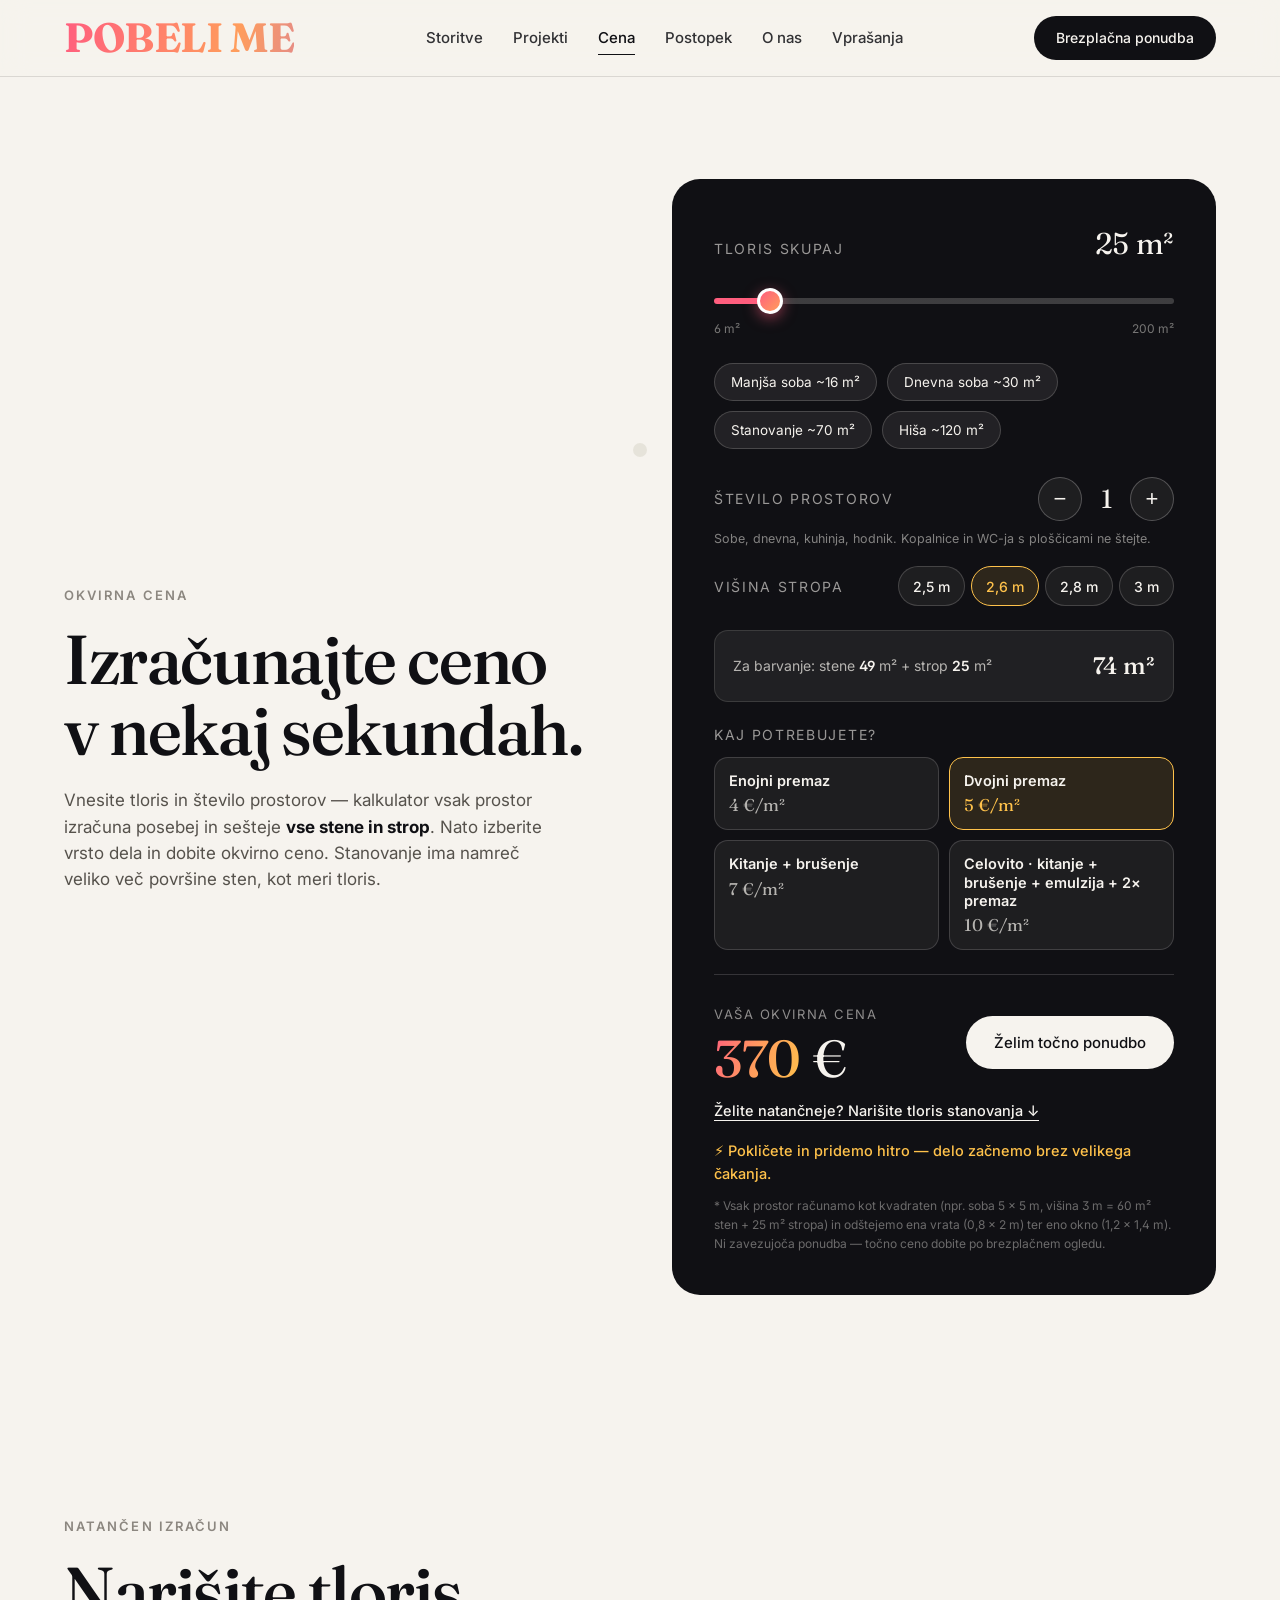
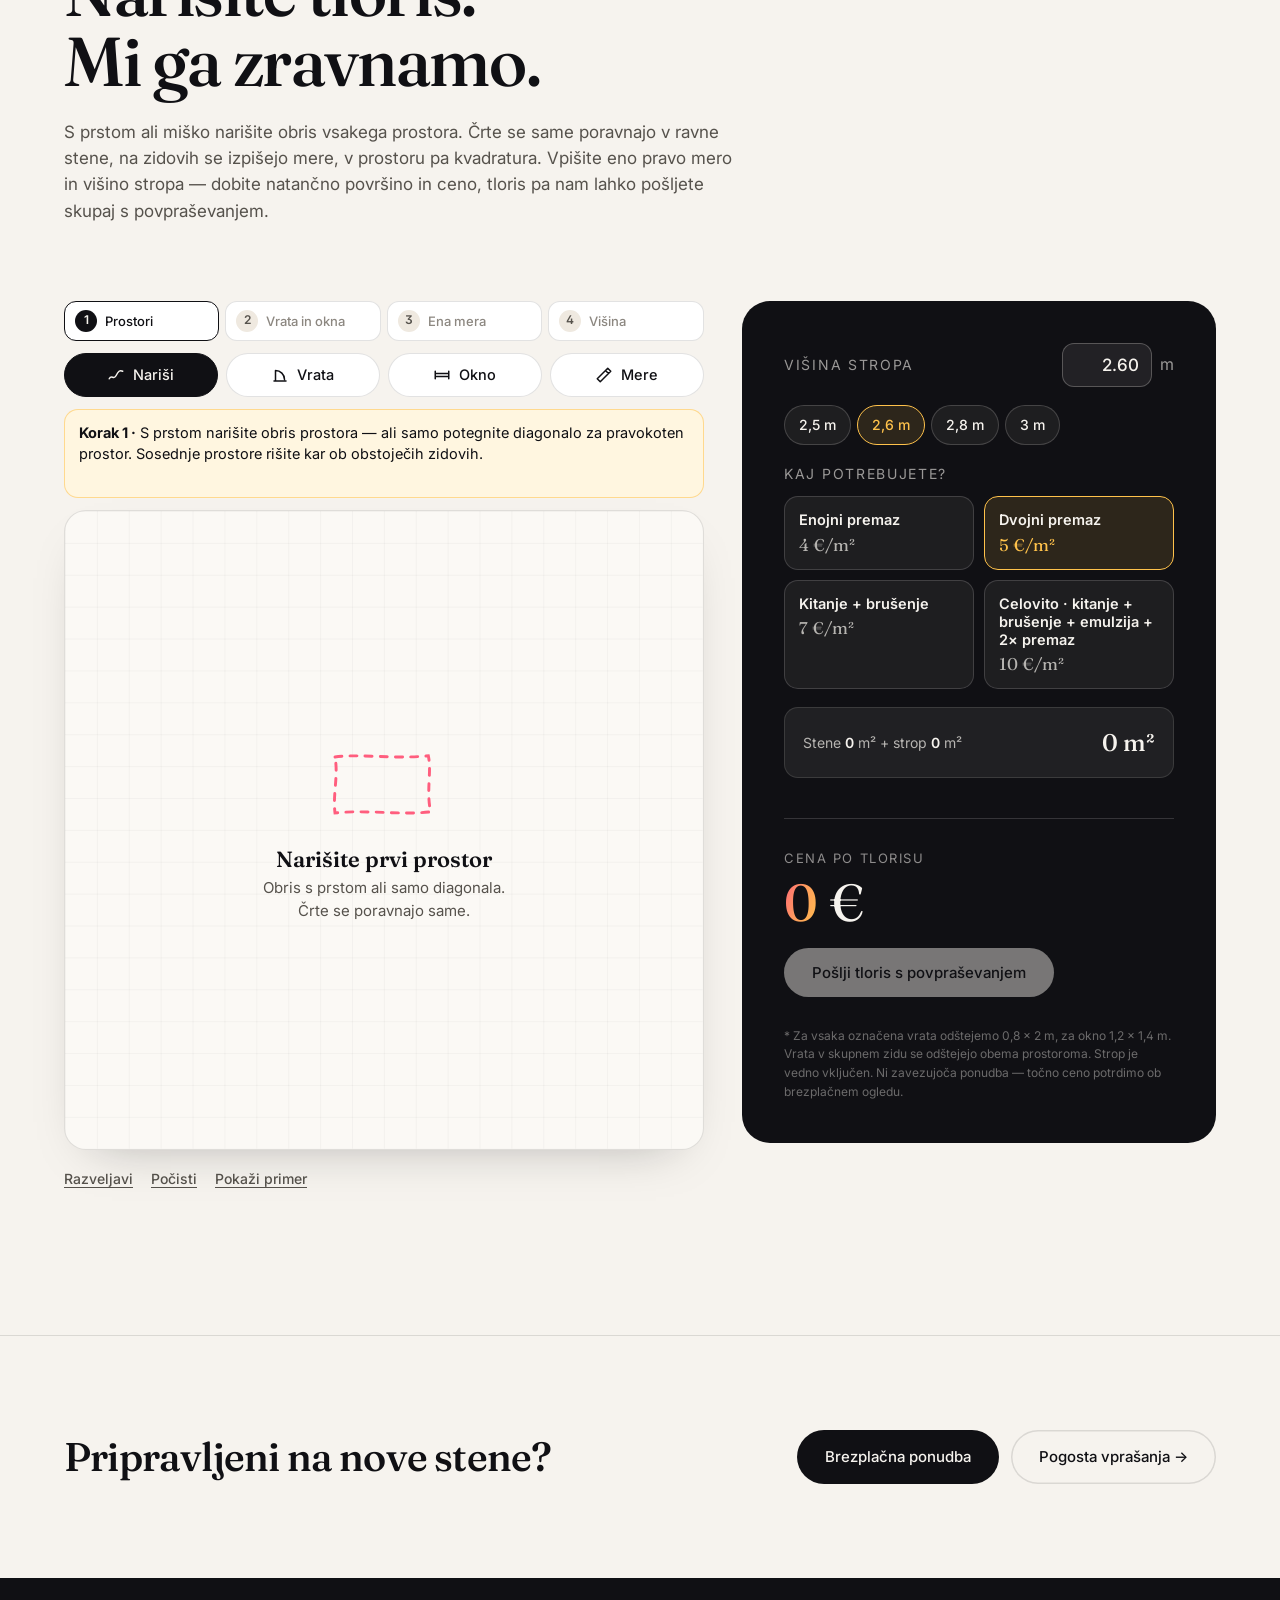
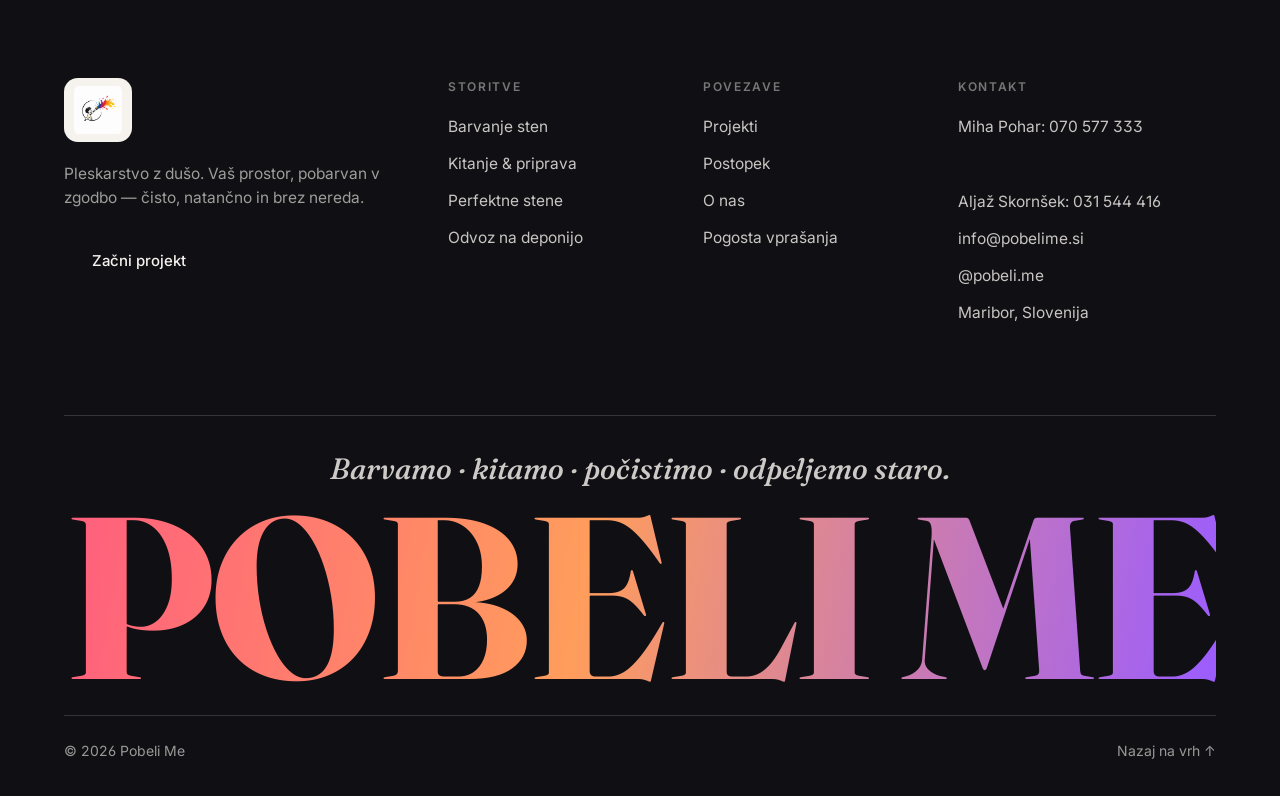
==== cena.html @ ab132c92 "Podstrani, kalkulator s tlorisom in obrazec prek Resenda" ====
<!DOCTYPE html>
<html lang="sl">
<head>
  <meta charset="UTF-8" />
  <meta name="viewport" content="width=device-width, initial-scale=1.0" />
  <meta name="theme-color" content="#0e0e10" />
  <title>Izračun cene | POBELI ME</title>
  <meta name="description" content="Izračunajte okvirno ceno barvanja in kitanja sten za vaš prostor v nekaj sekundah." />
  <meta name="keywords" content="pleskar Maribor, pleskarstvo, barvanje sten, kitanje sten, pleskanje, beljenje sten, odvoz na deponijo, čiščenje" />
  <meta name="author" content="Pobeli Me" />
  <link rel="canonical" href="https://pobelime.si/cena.html" />

  <!-- Open Graph -->
  <meta property="og:type" content="website" />
  <meta property="og:site_name" content="POBELI ME" />
  <meta property="og:locale" content="sl_SI" />
  <meta property="og:title" content="POBELI ME" />
  <meta property="og:description" content="Barvanje in kitanje sten do perfekcije. Brez nereda, brez stresa — samo barve, ki spremenijo vse." />
  <meta property="og:url" content="https://pobelime.si/cena.html" />
  <meta property="og:image" content="assets/og-image.png" />
  <meta property="og:image:width" content="1200" />
  <meta property="og:image:height" content="630" />
  <!-- Twitter -->
  <meta name="twitter:card" content="summary_large_image" />
  <meta name="twitter:title" content="POBELI ME" />
  <meta name="twitter:description" content="Pobarvamo vaš prostor v zgodbo. Pleskarstvo z dušo iz Maribora." />
  <meta name="twitter:image" content="assets/og-image.png" />

  <!-- Favicons -->
  <link rel="icon" type="image/png" sizes="32x32" href="assets/favicon-32.png" />
  <link rel="icon" type="image/png" sizes="16x16" href="assets/favicon-16.png" />
  <link rel="apple-touch-icon" sizes="180x180" href="assets/favicon-180.png" />
  <link rel="manifest" href="site.webmanifest" />

  <link rel="preconnect" href="https://fonts.googleapis.com" />
  <link rel="preconnect" href="https://fonts.gstatic.com" crossorigin />
  <link href="https://fonts.googleapis.com/css2?family=Fraunces:ital,opsz,wght@0,9..144,300..900;1,9..144,300..900&family=Inter:wght@300;400;500;600;700&display=swap" rel="stylesheet" />
  <link rel="stylesheet" href="styles.css" />
</head>
<body data-page="cena">
  <a href="#vrh" class="skip">Preskoči na vsebino</a>

  <!-- CUSTOM CURSOR -->
  <div class="cursor" id="cursor"><span></span></div>

  <!-- NAV -->
  <header class="nav" id="nav">
    <a href="index.html" class="nav__brand" data-cursor="hover" aria-label="POBELI ME — domov">
      <span class="nav__name">Pobeli Me</span>
    </a>
    <nav class="nav__links" aria-label="Glavna navigacija">
      <a href="storitve.html" data-cursor="hover">Storitve</a>
      <a href="projekti.html" data-cursor="hover">Projekti</a>
      <a href="cena.html" class="is-active" aria-current="page" data-cursor="hover">Cena</a>
      <a href="postopek.html" data-cursor="hover">Postopek</a>
      <a href="o-nas.html" data-cursor="hover">O nas</a>
      <a href="vprasanja.html" data-cursor="hover">Vprašanja</a>
    </nav>
    <a href="kontakt.html" class="btn btn--pill nav__cta" data-cursor="hover">
      <span>Brezplačna ponudba</span>
    </a>
    <button class="nav__burger" id="burger" aria-label="Meni"><i></i><i></i></button>
  </header>

  <!-- MOBILE MENU -->
  <div class="menu" id="menu">
    <nav>
      <a href="storitve.html">Storitve</a>
      <a href="projekti.html">Projekti</a>
      <a href="cena.html" class="is-active" aria-current="page">Cena</a>
      <a href="postopek.html">Postopek</a>
      <a href="o-nas.html">O nas</a>
      <a href="vprasanja.html">Vprašanja</a>
      <a href="kontakt.html">Kontakt</a>
    </nav>
    <div class="menu__foot">
      <a href="tel:+38670577333">+386 70 577 333</a>
      <a href="mailto:info@pobelime.si">info@pobelime.si</a>
    </div>
  </div>

  <main id="vrh">
<!-- KALKULATOR -->
    <section class="calc" id="kalkulator">
      <div class="calc__inner">
        <div class="calc__intro reveal">
          <p class="sec-kicker">Okvirna cena</p>
          <h2 class="sec-title">Izračunajte ceno<br/>v nekaj sekundah.</h2>
          <p class="calc__p">Vnesite tloris in število prostorov — kalkulator vsak prostor
            izračuna posebej in sešteje <b>vse stene in strop</b>. Nato izberite vrsto dela in dobite okvirno ceno.
            Stanovanje ima namreč veliko več površine sten, kot meri tloris.</p>
        </div>

        <div class="calc__card reveal">
          <div class="calc__row">
            <label for="m2">Tloris skupaj</label>
            <output id="m2out">25 m²</output>
          </div>
          <input type="range" id="m2" min="6" max="200" step="1" value="25" data-cursor="hover" />
          <div class="calc__hint"><span>6 m²</span><span>200 m²</span></div>

          <div class="calc__chips" role="group" aria-label="Hitra izbira">
            <button type="button" data-m2="16" data-rooms="1">Manjša soba ~16 m²</button>
            <button type="button" data-m2="30" data-rooms="1">Dnevna soba ~30 m²</button>
            <button type="button" data-m2="70" data-rooms="4">Stanovanje ~70 m²</button>
            <button type="button" data-m2="120" data-rooms="6">Hiša ~120 m²</button>
          </div>

          <div class="calc__set">
            <div class="calc__setrow">
              <span class="calc__optlabel" id="roomsLabel">Število prostorov</span>
              <div class="calc__stepper" role="group" aria-labelledby="roomsLabel">
                <button type="button" id="roomsMinus" aria-label="Manj prostorov" data-cursor="hover">−</button>
                <output id="rooms" aria-live="polite">1</output>
                <button type="button" id="roomsPlus" aria-label="Več prostorov" data-cursor="hover">+</button>
              </div>
            </div>
            <p class="calc__small">Sobe, dnevna, kuhinja, hodnik. Kopalnice in WC-ja s ploščicami ne štejte.</p>

            <div class="calc__setrow">
              <span class="calc__optlabel" id="hLabel">Višina stropa</span>
              <div class="calc__seg" role="group" aria-labelledby="hLabel">
                <button type="button" data-h="2.5">2,5 m</button>
                <button type="button" data-h="2.6" class="is-active">2,6 m</button>
                <button type="button" data-h="2.8">2,8 m</button>
                <button type="button" data-h="3">3 m</button>
              </div>
            </div>

          </div>

          <div class="calc__surface">
            <span>Za barvanje: stene <b id="walls">52</b> m² + strop <b id="ceil">25</b> m²</span>
            <b><span id="surface">77</span> m²</b>
          </div>

          <div class="calc__opts" role="group" aria-label="Kaj potrebujete">
            <span class="calc__optlabel">Kaj potrebujete?</span>
            <div class="calc__optrow">
              <button type="button" class="calc__opt" data-rate="4" data-cursor="hover">
                <b>Enojni premaz</b><small>4 €/m²</small></button>
              <button type="button" class="calc__opt is-active" data-rate="5" data-cursor="hover">
                <b>Dvojni premaz</b><small>5 €/m²</small></button>
              <button type="button" class="calc__opt" data-rate="7" data-cursor="hover">
                <b>Kitanje + brušenje</b><small>7 €/m²</small></button>
              <button type="button" class="calc__opt" data-rate="10" data-cursor="hover">
                <b>Celovito · kitanje + brušenje + emulzija + 2× premaz</b><small>10 €/m²</small></button>
            </div>
          </div>

          <div class="calc__result">
            <div>
              <span class="calc__label">Vaša okvirna cena</span>
              <div class="calc__price"><b id="price">385</b> €</div>
            </div>
            <a href="kontakt.html" class="btn btn--solid magnetic" data-cursor="hover"><span>Želim točno ponudbo</span></a>
          </div>
          <a href="#tloris" class="calc__more" data-cursor="hover">Želite natančneje? Narišite tloris stanovanja ↓</a>
          <p class="calc__fast">⚡ Pokličete in pridemo hitro — delo začnemo brez velikega čakanja.</p>
          <p class="calc__note">* Vsak prostor računamo kot kvadraten (npr. soba 5 × 5 m, višina 3 m = 60 m² sten + 25 m² stropa)
            in odštejemo ena vrata (0,8 × 2 m) ter eno okno (1,2 × 1,4 m). Ni zavezujoča ponudba —
            točno ceno dobite po brezplačnem ogledu.</p>
        </div>
      </div>
    </section>

    
    <!-- TLORIS -->
    <section class="plan" id="tloris">
      <div class="sec-head">
        <p class="sec-kicker reveal">Natančen izračun</p>
        <h2 class="sec-title reveal">Narišite tloris.<br/>Mi ga zravnamo.</h2>
        <p class="plan__lead reveal">S prstom ali miško narišite obris vsakega prostora. Črte se same poravnajo v ravne stene,
          na zidovih se izpišejo mere, v prostoru pa kvadratura. Vpišite eno pravo mero in višino stropa — dobite natančno
          površino in ceno, tloris pa nam lahko pošljete skupaj s povpraševanjem.</p>
      </div>

      <div class="plan__grid reveal">
        <div class="plan__board">
          <ol class="plan__steps" aria-label="Koraki">
            <li data-step="1"><span>1</span>Prostori</li>
            <li data-step="2"><span>2</span>Vrata in okna</li>
            <li data-step="3"><span>3</span>Ena mera</li>
            <li data-step="4"><span>4</span>Višina</li>
          </ol>
          <div class="plan__tools" role="toolbar" aria-label="Orodja">
            <button type="button" class="plan__tool is-active" data-mode="draw" aria-pressed="true" data-cursor="hover">
              <svg viewBox="0 0 24 24" aria-hidden="true"><path d="M3 17c3-6 6 2 9-4s5-8 9-6"/></svg>Nariši</button>
            <button type="button" class="plan__tool" data-mode="door" aria-pressed="false" data-cursor="hover">
              <svg viewBox="0 0 24 24" aria-hidden="true"><path d="M4 20h16M6 20V6M6 6a12 12 0 0 1 12 12"/></svg>Vrata</button>
            <button type="button" class="plan__tool" data-mode="window" aria-pressed="false" data-cursor="hover">
              <svg viewBox="0 0 24 24" aria-hidden="true"><path d="M3 10h18M3 14h18M3 7v10M21 7v10"/></svg>Okno</button>
            <button type="button" class="plan__tool" data-mode="edit" aria-pressed="false" data-cursor="hover">
              <svg viewBox="0 0 24 24" aria-hidden="true"><path d="M3 17l4 4 14-14-4-4zM14 6l4 4"/></svg>Mere</button>
          </div>
          <p class="plan__hint" id="planHint" role="status"></p>
          <div class="plan__canvas">
            <svg id="planSvg" viewBox="0 0 1000 1000" role="img" aria-label="Risalna površina za tloris">
              <defs>
                <pattern id="planGrid" width="50" height="50" patternUnits="userSpaceOnUse">
                  <path d="M50 0H0V50" fill="none" stroke="rgba(16,16,20,.07)" stroke-width="1.5"/>
                </pattern>
              </defs>
              <rect class="plan__bg" width="1000" height="1000" fill="url(#planGrid)"/>
              <g id="planLayer"></g>
              <polyline id="planPreview" points="" fill="none" class="plan__preview"/>
            </svg>
            <div class="plan__empty" id="planEmpty">
              <svg viewBox="0 0 120 80" aria-hidden="true"><path class="plan__demo" d="M18 16c20-3 50 2 80-1 3 14-2 30 2 48-26 3-54-2-82 1-2-16 3-32 0-48z"/></svg>
              <p><b>Narišite prvi prostor</b><br/>Obris s prstom ali samo diagonala.<br/>Črte se poravnajo same.</p>
            </div>
          </div>
          <div class="plan__aux">
            <button type="button" id="planUndo" data-cursor="hover">Razveljavi</button>
            <button type="button" id="planClear" data-cursor="hover">Počisti</button>
            <button type="button" id="planSample" data-cursor="hover">Pokaži primer</button>
          </div>
        </div>

        <aside class="plan__panel calc__card" aria-label="Izračun iz tlorisa">
          <p class="plan__scale" id="planScale" hidden>Mere so zaenkrat ocena. Z orodjem <b>Mere</b> tapnite en zid in vpišite njegovo dolžino.</p>

          <div class="plan__editor" id="planEditor" hidden>
            <div id="edWall" hidden>
              <span class="calc__optlabel" id="edWallLbl">Zid</span>
              <div class="plan__inrow">
                <label class="sr" for="edWallLen">Dolžina zidu v metrih</label>
                <input type="text" inputmode="decimal" id="edWallLen" />
                <span>m</span>
                <button type="button" id="edWallSet" class="plan__apply">Nastavi</button>
              </div>
              <button type="button" id="edBackRoom" class="plan__link">Uredi prostor →</button>
            </div>
            <div id="edRoom" hidden>
              <label class="calc__optlabel" for="edName">Ime prostora</label>
              <input type="text" id="edName" class="plan__name-in" />
              <span class="calc__optlabel" id="edAreaLbl">Kvadratura tal</span>
              <div class="plan__inrow">
                <label class="sr" for="edArea">Kvadratura prostora v m²</label>
                <input type="text" inputmode="decimal" id="edArea" aria-describedby="edAreaLbl" />
                <span>m²</span>
                <button type="button" id="edAreaSet" class="plan__apply">Nastavi</button>
              </div>
              <button type="button" id="edDelete" class="plan__link plan__link--del">Izbriši prostor</button>
            </div>
            <div id="edOpen" hidden>
              <span class="calc__optlabel" id="edOpenLbl">Odprtina</span>
              <div class="calc__seg" role="group" aria-label="Vrsta odprtine">
                <button type="button" data-otype="door">Vrata</button>
                <button type="button" data-otype="window">Okno</button>
              </div>
              <button type="button" id="edOpenDelete" class="plan__link plan__link--del">Odstrani</button>
            </div>
          </div>

          <ul class="plan__list" id="planRooms"></ul>

          <div class="calc__setrow plan__hrow">
            <label class="calc__optlabel" for="planH">Višina stropa</label>
            <div class="plan__hin"><input type="text" inputmode="decimal" id="planH" value="2.60" /><span>m</span></div>
          </div>
          <div class="calc__seg plan__h" role="group" aria-label="Hitra izbira višine">
            <button type="button" data-h="2.5">2,5 m</button>
            <button type="button" data-h="2.6" class="is-active">2,6 m</button>
            <button type="button" data-h="2.8">2,8 m</button>
            <button type="button" data-h="3">3 m</button>
          </div>

          <div class="calc__opts plan__rates" role="group" aria-label="Vrsta dela">
            <span class="calc__optlabel">Kaj potrebujete?</span>
            <div class="calc__optrow">
              <button type="button" class="calc__opt" data-rate="4"><b>Enojni premaz</b><small>4 €/m²</small></button>
              <button type="button" class="calc__opt is-active" data-rate="5"><b>Dvojni premaz</b><small>5 €/m²</small></button>
              <button type="button" class="calc__opt" data-rate="7"><b>Kitanje + brušenje</b><small>7 €/m²</small></button>
              <button type="button" class="calc__opt" data-rate="10"><b>Celovito · kitanje + brušenje + emulzija + 2× premaz</b><small>10 €/m²</small></button>
            </div>
          </div>

          <p class="plan__default" id="planDefault" hidden>Vrata in okna še niso označena, zato računamo ena vrata in eno okno na prostor.</p>
          <div class="calc__surface">
            <span>Stene <b id="planWalls">0</b> m² + strop <b id="planCeil">0</b> m²</span>
            <b><span id="planTotal">0</span> m²</b>
          </div>
          <div class="calc__result">
            <div>
              <span class="calc__label">Cena po tlorisu</span>
              <div class="calc__price"><b id="planPrice">0</b> €</div>
            </div>
            <button type="button" class="btn btn--solid" id="planSend" disabled><span>Pošlji tloris s povpraševanjem</span></button>
          </div>
          <p class="calc__note">* Za vsaka označena vrata odštejemo 0,8 × 2 m, za okno 1,2 × 1,4 m. Vrata v skupnem zidu se odštejejo obema prostoroma. Strop je vedno vključen.
            Ni zavezujoča ponudba — točno ceno potrdimo ob brezplačnem ogledu.</p>
        </aside>
      </div>
    </section>

    <!-- NAPREJ -->
    <section class="nextband">
      <p class="nextband__t">Pripravljeni na nove stene?</p>
      <div class="nextband__a">
        <a href="kontakt.html" class="btn btn--solid magnetic" data-cursor="hover"><span>Brezplačna ponudba</span></a>
        <a href="vprasanja.html" class="btn btn--ghost magnetic" data-cursor="hover"><span>Pogosta vprašanja →</span></a>
      </div>
    </section>

  </main>

  <!-- FOOTER -->
  <footer class="footer">
    <div class="footer__top">
      <div class="footer__brand">
        <img class="footer__logo" src="assets/logo.png" alt="POBELI ME logotip" />
        <p>Pleskarstvo z dušo. Vaš prostor, pobarvan v zgodbo — čisto, natančno in brez nereda.</p>
        <a href="kontakt.html" class="btn btn--solid magnetic" data-cursor="hover"><span>Začni projekt</span></a>
      </div>
      <nav class="footer__col">
        <h4>Storitve</h4>
        <a href="storitve.html" data-cursor="hover">Barvanje sten</a>
        <a href="storitve.html" data-cursor="hover">Kitanje &amp; priprava</a>
        <a href="storitve.html" data-cursor="hover">Perfektne stene</a>
        <a href="storitve.html" data-cursor="hover">Odvoz na deponijo</a>
      </nav>
      <nav class="footer__col">
        <h4>Povezave</h4>
        <a href="projekti.html" data-cursor="hover">Projekti</a>
        <a href="postopek.html" data-cursor="hover">Postopek</a>
        <a href="o-nas.html" data-cursor="hover">O nas</a>
        <a href="vprasanja.html" data-cursor="hover">Pogosta vprašanja</a>
      </nav>
      <div class="footer__col">
        <h4>Kontakt</h4>
        <a href="tel:+38670577333" data-cursor="hover">Miha Pohar: 070 577 333</a><br><a href="tel:+38631544416" data-cursor="hover">Aljaž Skornšek: 031 544 416</a>
        <a href="mailto:info@pobelime.si" data-cursor="hover">info@pobelime.si</a>
        <a href="https://instagram.com/pobeli.me" data-cursor="hover">@pobeli.me</a>
        <a data-cursor="hover">Maribor, Slovenija</a>
      </div>
    </div>
    <p class="footer__tag">Barvamo · kitamo · počistimo · odpeljemo staro.</p>
    <div class="footer__big">POBELI ME</div>
    <div class="footer__row">
      <p>© <span id="year"></span> Pobeli Me</p>
      <a href="#vrh" data-cursor="hover">Nazaj na vrh ↑</a>
    </div>
  </footer>

  <!-- BACK TO TOP -->
  <button class="totop" id="totop" aria-label="Nazaj na vrh" data-cursor="hover">↑</button>

  <script src="script.js"></script>
  <script src="tloris.js"></script>
</body>
</html>
---- styles.css ----
/* ============================================================
   POBELI ME — barvni studio
   ============================================================ */
:root{
  --c-ink:#101014;
  --c-canvas:#f6f3ee;
  --c-cream:#efe9e0;
  --c-muted:#8c8780;
  --c-line:rgba(16,16,20,.12);

  --c-pink:#ff5e7e;
  --c-orange:#ff9d5c;
  --c-yellow:#ffc24b;
  --c-blue:#5c7cff;
  --c-violet:#9b5cff;

  --ff-serif:"Fraunces", Georgia, serif;
  --ff-sans:"Inter", system-ui, sans-serif;

  --ease:cubic-bezier(.16,1,.3,1);
  --ease-out:cubic-bezier(.22,.61,.36,1);
  --pad:clamp(20px,5vw,90px);
  --maxw:1320px;
}

*{margin:0;padding:0;box-sizing:border-box}
html{scroll-behavior:smooth;scroll-padding-top:110px}
@media (prefers-reduced-motion:reduce){html{scroll-behavior:auto}}

/* premium detajli */
body{font-feature-settings:"ss01","liga","kern";text-rendering:optimizeLegibility}
:focus-visible{outline:2px solid var(--c-ink);outline-offset:3px;border-radius:3px}
.contact :focus-visible,.calc__card :focus-visible{outline-color:var(--c-yellow)}
img{image-rendering:-webkit-optimize-contrast}

body{
  font-family:var(--ff-sans);
  background:var(--c-canvas);
  color:var(--c-ink);
  -webkit-font-smoothing:antialiased;
  line-height:1.55;
  overflow-x:hidden;
}
body.lock{overflow:hidden}

a{color:inherit;text-decoration:none}
img{max-width:100%;display:block}
::selection{background:var(--c-ink);color:var(--c-canvas)}

/* ---------- PRELOADER ---------- */
.preloader{position:fixed;inset:0;z-index:1000;background:var(--c-ink);
  display:grid;place-items:center;color:var(--c-canvas)}
.preloader__inner{text-align:center;z-index:2;width:min(80vw,420px)}
.preloader__word{font-family:var(--ff-serif);font-weight:600;font-size:clamp(28px,6vw,52px);
  letter-spacing:.04em;display:block;
  background:linear-gradient(90deg,#fff 0%,#fff 50%,rgba(255,255,255,.25) 50%,rgba(255,255,255,.25) 100%);
  background-size:200% 100%;background-position:100% 0;
  -webkit-background-clip:text;background-clip:text;color:transparent;
  animation:fill 1.4s var(--ease) forwards}
@keyframes fill{to{background-position:0 0}}
.preloader__bar{margin:22px auto 0;width:100%;height:2px;background:rgba(255,255,255,.16);overflow:hidden;border-radius:2px}
.preloader__bar i{display:block;height:100%;width:0;background:linear-gradient(90deg,var(--c-pink),var(--c-orange),var(--c-yellow));
  animation:load 1.5s var(--ease-out) forwards}
@keyframes load{to{width:100%}}
.preloader__paint{position:absolute;inset:0;background:var(--c-canvas);transform:translateY(101%);z-index:3}
.preloader.done .preloader__paint{animation:wipe 1s var(--ease) forwards}
@keyframes wipe{to{transform:translateY(0)}}
.preloader.gone{display:none}

/* ---------- CURSOR ---------- */
.cursor{position:fixed;top:0;left:0;width:14px;height:14px;border-radius:50%;
  background:var(--c-ink);pointer-events:none;z-index:900;mix-blend-mode:difference;
  transform:translate(-50%,-50%);transition:width .3s var(--ease),height .3s var(--ease),background .3s}
.cursor span{position:absolute;inset:0;display:grid;place-items:center;
  font-size:11px;font-weight:600;color:#fff;opacity:0;transition:opacity .25s;text-transform:uppercase;letter-spacing:.05em}
.cursor.hover{width:64px;height:64px;background:#fff}
.cursor.view{width:88px;height:88px;background:var(--c-pink);mix-blend-mode:normal}
.cursor.view span{opacity:1}
@media (hover:none){.cursor{display:none}}

/* ---------- NAV ---------- */
.nav{position:fixed;top:0;left:0;right:0;z-index:500;
  display:flex;align-items:center;justify-content:space-between;gap:24px;
  padding:18px var(--pad);
  transition:transform .5s var(--ease),background .4s,backdrop-filter .4s,padding .4s}
.nav.hidden{transform:translateY(-110%)}
.nav.solid{background:rgba(246,243,238,.72);backdrop-filter:blur(14px);
  padding-top:12px;padding-bottom:12px;border-bottom:1px solid var(--c-line)}
.nav__brand{display:flex;align-items:center;gap:11px;font-family:var(--ff-serif);
  font-size:21px;font-weight:600;letter-spacing:.01em}
.nav{padding-top:16px;padding-bottom:16px}
.nav__brand{gap:0}
/* velik, samozavesten napis z barvnim prelivom znamke */
.nav__name{font-family:var(--ff-serif);font-weight:700;text-transform:uppercase;
  font-size:clamp(30px,3.2vw,46px);letter-spacing:-.01em;line-height:1;
  background:linear-gradient(100deg,var(--c-pink) 0%,var(--c-orange) 42%,var(--c-violet) 100%);
  background-size:180% 100%;-webkit-background-clip:text;background-clip:text;color:transparent;
  transition:font-size .4s var(--ease),background-position .6s var(--ease);background-position:0 0}
.nav__brand:hover .nav__name{background-position:100% 0}
.nav.solid .nav__name{font-size:clamp(26px,2.6vw,36px)}
@media (max-width:760px){.nav__name{font-size:30px}.nav.solid .nav__name{font-size:27px}}
.nav__mark{width:34px;height:34px;color:var(--c-ink);flex:none}
.nav__name em{font-style:italic;color:var(--c-pink)}
.nav__links{display:flex;gap:30px;font-size:15px;font-weight:500}
.nav__links a{position:relative;padding:4px 0;opacity:.85;transition:opacity .3s}
.nav__links a::after{content:"";position:absolute;left:0;bottom:-2px;width:100%;height:1.5px;
  background:var(--c-ink);transform:scaleX(0);transform-origin:right;transition:transform .4s var(--ease)}
.nav__links a:hover{opacity:1}
.nav__links a:hover::after{transform:scaleX(1);transform-origin:left}
.nav__burger{display:none;background:none;border:0;width:34px;height:34px;flex-direction:column;
  justify-content:center;gap:6px;cursor:pointer}
.nav__burger i{display:block;height:2px;width:24px;background:var(--c-ink);transition:.4s var(--ease)}

/* ---------- BUTTONS ---------- */
.btn{position:relative;display:inline-flex;align-items:center;justify-content:center;
  font-family:var(--ff-sans);font-weight:500;font-size:15px;cursor:pointer;border:0;
  border-radius:100px;padding:15px 28px;overflow:hidden;transition:transform .4s var(--ease),color .4s;
  white-space:nowrap}
.btn span{position:relative;z-index:2}
.btn--solid{background:var(--c-ink);color:var(--c-canvas)}
.btn--solid::before{content:"";position:absolute;inset:0;z-index:1;border-radius:inherit;
  background:linear-gradient(110deg,var(--c-pink),var(--c-orange),var(--c-yellow));
  transform:translateY(101%);transition:transform .5s var(--ease)}
.btn--solid:hover{color:var(--c-ink)}
.btn--solid:hover::before{transform:translateY(0)}
.btn--ghost{background:transparent;color:var(--c-ink);box-shadow:inset 0 0 0 1.5px var(--c-line)}
.btn--ghost:hover{box-shadow:inset 0 0 0 1.5px var(--c-ink)}
.btn--pill{background:var(--c-ink);color:var(--c-canvas);padding:11px 22px;font-size:14px}
.btn--pill::before{content:"";position:absolute;inset:0;z-index:1;border-radius:inherit;
  background:linear-gradient(110deg,var(--c-pink),var(--c-violet));
  transform:translateY(101%);transition:transform .5s var(--ease)}
.btn--pill span{transition:color .4s}
.btn--pill:hover span{color:#fff}
.btn--pill:hover::before{transform:translateY(0)}
.btn--block{width:100%;padding:18px}

/* ---------- HERO ---------- */
.hero{position:relative;min-height:100svh;padding:140px var(--pad) 40px;
  display:flex;flex-direction:column;justify-content:center;overflow:hidden}
.hero__lava{position:absolute;inset:0;z-index:0;overflow:hidden;filter:blur(64px) saturate(1.15)}
.hero__blob{position:absolute;border-radius:50%;opacity:.62;will-change:transform,border-radius;
  mix-blend-mode:multiply}
/* lava-lamp: each blob floats, morphs and slowly cycles through wall colours */
.hero__blob--1{width:44vw;height:44vw;top:-6vw;right:-4vw;background:var(--c-pink);
  animation:floatA 26s ease-in-out infinite, hueA 22s linear infinite}
.hero__blob--2{width:40vw;height:40vw;bottom:-14vw;left:-6vw;background:#5c7cff;opacity:.5;
  animation:floatB 32s ease-in-out infinite, hueB 28s linear infinite}
.hero__blob--3{width:32vw;height:32vw;top:30%;left:34%;background:#5f6b4f;opacity:.42;
  animation:floatC 24s ease-in-out infinite, hueC 19s linear infinite}
@keyframes floatA{
  0%{transform:translate(0,0) scale(1);border-radius:52% 48% 56% 44%}
  33%{transform:translate(-8vw,9vh) scale(1.16);border-radius:62% 38% 45% 55%}
  66%{transform:translate(6vw,4vh) scale(.92);border-radius:42% 58% 60% 40%}
  100%{transform:translate(0,0) scale(1);border-radius:52% 48% 56% 44%}}
@keyframes floatB{
  0%{transform:translate(0,0) scale(1);border-radius:48% 52% 42% 58%}
  40%{transform:translate(10vw,-8vh) scale(1.2);border-radius:58% 42% 55% 45%}
  70%{transform:translate(-5vw,-3vh) scale(.95);border-radius:40% 60% 48% 52%}
  100%{transform:translate(0,0) scale(1);border-radius:48% 52% 42% 58%}}
@keyframes floatC{
  0%{transform:translate(0,0) scale(1);border-radius:50%}
  50%{transform:translate(-12vw,-10vh) scale(1.25);border-radius:60% 40% 50% 50%}
  100%{transform:translate(0,0) scale(1);border-radius:50%}}
/* colour cycles: bež → modra → žajbelj → roza → oranžna (barve sten) */
@keyframes hueA{0%{background:#ff5e7e}25%{background:#5c7cff}50%{background:#5f6b4f}75%{background:#ff9d5c}100%{background:#ff5e7e}}
@keyframes hueB{0%{background:#5c7cff}25%{background:#5f6b4f}50%{background:#cfb49a}75%{background:#9b5cff}100%{background:#5c7cff}}
@keyframes hueC{0%{background:#5f6b4f}25%{background:#ffc24b}50%{background:#ff5e7e}75%{background:#2c3e52}100%{background:#5f6b4f}}
.hero__grain{position:absolute;inset:0;z-index:1;pointer-events:none;opacity:.5;
  background-image:url("data:image/svg+xml,%3Csvg xmlns='http://www.w3.org/2000/svg' width='120' height='120'%3E%3Cfilter id='n'%3E%3CfeTurbulence type='fractalNoise' baseFrequency='.9' numOctaves='2'/%3E%3C/filter%3E%3Crect width='100%25' height='100%25' filter='url(%23n)' opacity='.05'/%3E%3C/svg%3E")}
.hero__logo{position:absolute;z-index:1;right:clamp(-40px,2vw,60px);top:50%;
  transform:translateY(-46%);width:clamp(320px,42vw,640px);height:auto;
  mix-blend-mode:multiply;pointer-events:none;
  animation:heroFloat 9s ease-in-out infinite}
@keyframes heroFloat{0%,100%{transform:translateY(-46%)}50%{transform:translateY(-52%)}}
@media (max-width:980px){.hero__logo{opacity:.16;right:50%;transform:translate(50%,-46%);width:min(86vw,560px)}
  @keyframes heroFloat{0%,100%{transform:translate(50%,-46%)}50%{transform:translate(50%,-52%)}}}
.hero__inner{position:relative;z-index:2;max-width:var(--maxw);width:100%;margin:0 auto}
.hero__eyebrow{display:inline-flex;align-items:center;gap:9px;font-size:14px;font-weight:500;
  text-transform:uppercase;letter-spacing:.12em;padding:8px 16px;border:1px solid var(--c-line);
  border-radius:100px;background:rgba(255,255,255,.4);backdrop-filter:blur(6px)}
.hero__eyebrow .dot{width:8px;height:8px;border-radius:50%;
  background:var(--c-pink);box-shadow:0 0 0 0 var(--c-pink);animation:pulse 2.2s infinite}
@keyframes pulse{0%{box-shadow:0 0 0 0 rgba(255,94,126,.6)}70%{box-shadow:0 0 0 9px rgba(255,94,126,0)}100%{box-shadow:0 0 0 0 rgba(255,94,126,0)}}
.hero__title{font-family:var(--ff-serif);font-weight:540;
  font-size:clamp(46px,8.5vw,128px);line-height:.98;letter-spacing:-.02em;
  margin:26px 0 0;max-width:14ch}
.hero__title .line{display:block;overflow:hidden;padding-bottom:.04em}
.hero__title .up{display:block;transform:translateY(110%);
  animation:rise 1s var(--ease) forwards}
.hero__title .line:nth-child(2) .up{animation-delay:.12s}
@keyframes rise{to{transform:translateY(0)}}
.hero__title em{font-style:italic;position:relative;white-space:nowrap}
.hero__title em.ink{
  background:linear-gradient(110deg,var(--c-pink),var(--c-orange),var(--c-yellow),var(--c-violet));
  background-size:300% 100%;-webkit-background-clip:text;background-clip:text;color:transparent;
  animation:hue 8s linear infinite}
@keyframes hue{to{background-position:300% 0}}
.hero__lead{max-width:46ch;margin-top:30px;font-size:clamp(17px,1.6vw,20px);
  color:#3a3833;line-height:1.6}
.hero__actions{display:flex;gap:14px;margin-top:36px;flex-wrap:wrap}
.hero__stats{position:relative;z-index:2;max-width:var(--maxw);width:100%;margin:64px auto 0;
  display:flex;gap:clamp(28px,6vw,90px);flex-wrap:wrap;
  padding-top:30px;border-top:1px solid var(--c-line)}
.stat b{font-family:var(--ff-serif);font-weight:500;font-size:clamp(36px,5vw,62px);
  line-height:1;display:block;letter-spacing:-.02em}
.stat span{font-size:14px;color:var(--c-muted);margin-top:6px;display:block;max-width:14ch}
.hero__scroll{position:absolute;bottom:26px;left:50%;transform:translateX(-50%);z-index:2;
  display:flex;flex-direction:column;align-items:center;gap:10px;font-size:11px;
  text-transform:uppercase;letter-spacing:.2em;color:var(--c-muted)}
.hero__scroll i{width:1px;height:46px;background:linear-gradient(var(--c-ink),transparent);position:relative;overflow:hidden}
.hero__scroll i::after{content:"";position:absolute;top:0;left:0;width:100%;height:40%;
  background:var(--c-ink);animation:scrolldot 1.8s var(--ease) infinite}
@keyframes scrolldot{0%{transform:translateY(-100%)}100%{transform:translateY(260%)}}

/* ---------- MARQUEE ---------- */
.marquee{background:var(--c-ink);color:var(--c-canvas);padding:22px 0;overflow:hidden;
  border-top:1px solid var(--c-ink)}
.marquee__track{display:flex;align-items:center;gap:34px;width:max-content;
  animation:scrollx 32s linear infinite;font-family:var(--ff-serif);font-size:clamp(22px,3vw,40px);
  font-style:italic;font-weight:540}
.marquee__track .sep{color:var(--c-pink);font-style:normal}
@keyframes scrollx{to{transform:translateX(-50%)}}

/* ---------- SECTION HEADERS ---------- */
section{padding:clamp(70px,11vw,150px) var(--pad);max-width:calc(var(--maxw) + var(--pad)*2);margin:0 auto}
.sec-head{margin-bottom:clamp(40px,6vw,80px)}
.sec-kicker{display:inline-flex;align-items:center;gap:10px;font-size:13px;font-weight:600;
  text-transform:uppercase;letter-spacing:.16em;color:var(--c-muted)}
.sec-kicker span{font-family:var(--ff-serif);color:var(--c-pink);font-size:16px}
.sec-title{font-family:var(--ff-serif);font-weight:540;letter-spacing:-.02em;
  font-size:clamp(32px,5.4vw,76px);line-height:1.02;margin-top:18px}

/* ---------- STORITVE ---------- */
.cards{display:grid;grid-template-columns:repeat(3,1fr);gap:18px}
.card{position:relative;background:#fff;border:1px solid var(--c-line);border-radius:22px;
  padding:32px 30px 34px;min-height:260px;display:flex;flex-direction:column;
  overflow:hidden;transition:transform .5s var(--ease),box-shadow .5s var(--ease),border-color .5s}
.card::before{content:"";position:absolute;left:0;top:0;height:4px;width:100%;
  background:var(--accent);transform:scaleX(0);transform-origin:left;transition:transform .5s var(--ease)}
.card:hover{transform:translateY(-6px);box-shadow:0 30px 60px -30px rgba(16,16,20,.3);border-color:transparent}
.card:hover::before{transform:scaleX(1)}
.card__no{font-family:var(--ff-serif);font-size:14px;color:var(--c-muted);letter-spacing:.1em}
.card h3{font-family:var(--ff-serif);font-weight:500;font-size:26px;margin-top:auto;letter-spacing:-.01em}
.card p{color:#56524c;margin-top:12px;font-size:15.5px}
.card__arrow{position:absolute;top:28px;right:28px;font-size:20px;
  transform:translate(6px,-6px);opacity:0;transition:.45s var(--ease)}
.card:hover .card__arrow{transform:translate(0,0);opacity:1}
.card--cta{background:var(--c-ink);color:var(--c-canvas);justify-content:center;text-align:left}
.card--cta::before{display:none}
.card--cta h3{margin-top:0}
.card--cta p{color:rgba(246,243,238,.7)}
.card__link{margin-top:20px;font-weight:600;color:var(--c-yellow)}
.card--cta:hover{transform:translateY(-6px)}

/* ---------- GALLERY ---------- */
.gallery{display:grid;grid-template-columns:repeat(6,1fr);gap:16px;grid-auto-rows:300px}
.shot{position:relative;border-radius:22px;overflow:hidden;grid-column:span 2;
  cursor:pointer}
.shot--tall{grid-column:span 2;grid-row:span 2}
.shot--wide{grid-column:span 4}
.shot__media{position:absolute;inset:0;background-size:cover;background-position:center;
  transition:transform .9s var(--ease),filter .6s var(--ease);transform:scale(1.03)}
.shot__media::after{content:"";position:absolute;inset:0;opacity:0;transition:opacity .6s var(--ease);
  background:linear-gradient(125deg,rgba(255,94,126,.45),rgba(92,124,255,.45),rgba(95,107,79,.45));
  mix-blend-mode:overlay}
/* ob miški: barve stene se prelivajo — kot bi gledal različne renovacije */
.shot:hover .shot__media{transform:scale(1.08);animation:roomHue 7s linear infinite}
.shot:hover .shot__media::after{opacity:1}
@keyframes roomHue{0%{filter:hue-rotate(0deg)}100%{filter:hue-rotate(360deg)}}
.shot figcaption{position:absolute;left:24px;bottom:22px;right:24px;z-index:2;color:#fff;
  transform:translateY(8px);opacity:.92;transition:.5s var(--ease)}
.shot:hover figcaption{transform:translateY(0);opacity:1}
.shot__cat{display:block;font-size:12px;text-transform:uppercase;letter-spacing:.14em;opacity:.8}
.shot__name{display:block;font-family:var(--ff-serif);font-size:24px;font-weight:500;margin-top:4px}

/* ---------- POSTOPEK ---------- */
.steps{list-style:none;display:grid;grid-template-columns:repeat(5,1fr);gap:0;
  border-top:1px solid var(--c-line)}
.step{padding:34px 22px 40px;border-right:1px solid var(--c-line);position:relative;
  transition:background .4s}
.step:last-child{border-right:0}
.step:hover{background:#fff}
.step__no{font-family:var(--ff-serif);font-size:15px;color:var(--c-pink);font-weight:600}
.step h3{font-family:var(--ff-serif);font-weight:500;font-size:25px;margin:46px 0 12px;letter-spacing:-.01em}
.step p{color:#56524c;font-size:15px}
.step::after{content:"";position:absolute;left:0;bottom:-1px;height:2px;width:0;
  background:var(--c-ink);transition:width .6s var(--ease)}
.step:hover::after{width:100%}

/* ---------- O NAS ---------- */
.about__grid{display:grid;grid-template-columns:1.1fr .9fr;gap:clamp(40px,6vw,90px);align-items:center}
.about__title{font-family:var(--ff-serif);font-weight:540;font-size:clamp(30px,4.4vw,58px);
  line-height:1.04;letter-spacing:-.02em;margin:18px 0 24px}
.about__p{color:#56524c;font-size:17px;max-width:48ch}
.about__list{list-style:none;margin:26px 0 32px;display:grid;gap:12px}
.about__list li{padding-left:30px;position:relative;font-size:16px}
.about__list li::before{content:"";position:absolute;left:0;top:8px;width:16px;height:16px;border-radius:50%;
  background:linear-gradient(135deg,var(--c-pink),var(--c-orange))}
.about__swatches{display:grid;grid-template-columns:1fr 1fr;gap:12px}
.swatch{aspect-ratio:1/.78;border-radius:18px;background:var(--s);position:relative;overflow:hidden;
  display:flex;align-items:flex-end;padding:16px;transition:transform .5s var(--ease)}
.swatch span{color:#fff;font-size:13px;font-weight:500;mix-blend-mode:difference;letter-spacing:.01em}
.swatch:hover{transform:scale(1.04) rotate(-1deg);z-index:2}

/* ---------- MNENJA ---------- */
.quotes__row{display:grid;grid-template-columns:repeat(3,1fr);gap:18px}
.quote{background:#fff;border:1px solid var(--c-line);border-radius:22px;padding:34px 30px;
  display:flex;flex-direction:column;justify-content:space-between;gap:30px;
  transition:transform .5s var(--ease),box-shadow .5s var(--ease)}
.quote:hover{transform:translateY(-6px);box-shadow:0 30px 60px -34px rgba(16,16,20,.3)}
.quote p{font-family:var(--ff-serif);font-weight:540;font-size:21px;line-height:1.4;letter-spacing:-.01em}
.quote footer b{display:block;font-weight:600;font-size:15px}
.quote footer .quote__stars{display:block;color:var(--c-orange);font-size:15px;letter-spacing:3px;margin-bottom:8px}

/* ---------- KONTAKT ---------- */
.contact{background:var(--c-ink);color:var(--c-canvas);max-width:100%;margin:0;
  border-radius:44px 44px 0 0}
.contact__grid{max-width:var(--maxw);margin:0 auto;display:grid;
  grid-template-columns:1fr 1fr;gap:clamp(40px,6vw,90px)}
.contact__title{font-family:var(--ff-serif);font-weight:540;font-size:clamp(40px,6vw,84px);
  line-height:1;letter-spacing:-.02em;margin:18px 0 24px}
.contact .sec-kicker{color:rgba(246,243,238,.6)}
.contact__p{color:rgba(246,243,238,.66);font-size:17px;max-width:40ch}
.contact__info{list-style:none;margin-top:40px;display:grid;gap:2px;
  border-top:1px solid rgba(246,243,238,.16)}
.contact__info li{display:flex;justify-content:space-between;gap:20px;align-items:center;
  padding:18px 0;border-bottom:1px solid rgba(246,243,238,.16)}
.contact__info span{font-size:13px;text-transform:uppercase;letter-spacing:.12em;color:rgba(246,243,238,.5)}
.contact__info a{font-size:17px;font-family:var(--ff-serif);transition:color .3s}
.contact__info a:hover{color:var(--c-yellow)}

/* form */
.form{display:grid;grid-template-columns:1fr 1fr;gap:16px;align-content:start}
.field{position:relative}
.field--full{grid-column:1/-1}
.field input,.field select,.field textarea{width:100%;background:transparent;
  border:0;border-bottom:1.5px solid rgba(246,243,238,.25);color:var(--c-canvas);
  font-family:var(--ff-sans);font-size:16px;padding:18px 0 12px;outline:none;
  transition:border-color .4s;border-radius:0}
.field textarea{resize:none}
.field select option{color:#101014}
.field label{position:absolute;left:0;top:18px;color:rgba(246,243,238,.5);font-size:16px;
  pointer-events:none;transition:.3s var(--ease)}
.field input:focus,.field select:focus,.field textarea:focus{border-color:var(--c-yellow)}
.field input:focus~label,.field input:not(:placeholder-shown)~label,
.field textarea:focus~label,.field textarea:not(:placeholder-shown)~label,
.field select:focus~label,.field select:valid~label{
  top:-6px;font-size:12px;color:var(--c-yellow);letter-spacing:.04em}
.field--file{border:1.5px dashed rgba(246,243,238,.25);border-radius:18px;padding:18px}
.field--file label{position:static;display:block;margin-bottom:8px;color:var(--c-yellow);font-size:12px;
  letter-spacing:.04em;text-transform:uppercase;pointer-events:auto}
.field--file p{margin:0 0 14px;color:rgba(246,243,238,.66);font-size:14px;line-height:1.5}
.field--file input{border:0;padding:0;color:rgba(246,243,238,.82)}
.field--file input::file-selector-button{margin-right:12px;border:0;border-radius:999px;
  background:var(--c-canvas);color:var(--c-ink);padding:10px 16px;font:600 13px var(--ff-sans);
  cursor:pointer}
.file__status{display:block;margin-top:10px;color:rgba(246,243,238,.55);font-size:13px}
.file__rules{display:block;margin-top:6px;color:rgba(246,243,238,.38);font-size:11px;line-height:1.5}
.file__preview{display:grid;grid-template-columns:repeat(4,minmax(0,1fr));gap:10px;margin-top:16px}
.file__preview:empty{display:none}
.file__preview figure{min-width:0;margin:0;padding:7px;border:1px solid rgba(246,243,238,.12);border-radius:12px;background:rgba(255,255,255,.04)}
.file__preview img{width:100%;aspect-ratio:1;object-fit:cover;border-radius:8px;background:rgba(255,255,255,.05)}
.file__preview figcaption{margin-top:6px;overflow:hidden;color:rgba(246,243,238,.58);font-size:10px;line-height:1.3;text-overflow:ellipsis;white-space:nowrap}
@media(max-width:680px){.file__preview{grid-template-columns:repeat(2,minmax(0,1fr))}}
.form .btn{grid-column:1/-1;margin-top:8px;background:var(--c-canvas);color:var(--c-ink)}
.form .btn::before{background:linear-gradient(110deg,var(--c-pink),var(--c-orange),var(--c-yellow))}
.form .btn:hover{color:var(--c-ink)}
.form__note{grid-column:1/-1;font-size:14px;min-height:20px;color:var(--c-yellow)}
.field.error input,.field.error select,.field.error textarea{border-color:var(--c-pink)}
.field--file.error{border-color:var(--c-pink)}

/* ---------- BARVA SPREMENI PROSTOR (color switch) ---------- */
.swap{max-width:680px;margin:0 auto}
.swap__stage{position:relative;border-radius:26px;overflow:hidden;aspect-ratio:4/5;
  box-shadow:0 40px 80px -40px rgba(16,16,20,.45);background:var(--c-cream)}
.swap__img{position:absolute;inset:0;background-image:url(assets/triptych.jpg);
  background-size:300% auto;background-repeat:no-repeat;background-position:0% center;
  transition:background-position 1s var(--ease)}
.swap__img[data-pos="50"]{background-position:50% center}
.swap__img[data-pos="100"]{background-position:100% center}
.swap__overlay{position:absolute;left:0;right:0;bottom:0;z-index:2;color:#fff;
  padding:54px 26px 24px;background:linear-gradient(to top,rgba(16,16,20,.62),transparent)}
.swap__label{display:block;font-family:var(--ff-serif);font-size:clamp(24px,4vw,36px);
  font-weight:500;letter-spacing:-.01em}
.swap__overlay p{font-size:14px;opacity:.82;margin-top:4px}
.swap__controls{display:flex;justify-content:center;gap:16px;margin-top:26px}
.swap__btn{width:48px;height:48px;border-radius:50%;border:2px solid var(--c-line);cursor:pointer;
  background:var(--sw);position:relative;transition:transform .3s var(--ease),box-shadow .3s}
.swap__btn::after{content:"";position:absolute;inset:-7px;border-radius:50%;
  border:2px solid var(--c-ink);opacity:0;transform:scale(.8);transition:.3s var(--ease)}
.swap__btn:hover{transform:scale(1.08)}
.swap__btn.is-active::after{opacity:1;transform:scale(1)}

/* ---------- PRED / POTEM ---------- */
.beforeafter{}
.ba__inner{display:grid;grid-template-columns:.85fr 1.15fr;gap:clamp(36px,5vw,72px);align-items:center}
.ba__text .sec-title{margin-top:18px}
.ba__p{color:#56524c;font-size:17px;max-width:42ch;margin-top:22px}
.ba__media{position:relative;border-radius:24px;overflow:hidden;
  box-shadow:0 40px 80px -44px rgba(16,16,20,.5)}
.ba__media img{width:100%;display:block;transition:transform .9s var(--ease)}
.ba__media:hover img{transform:scale(1.03)}

/* ---------- KALKULATOR ---------- */
.calc__inner{display:grid;grid-template-columns:1fr 1fr;gap:clamp(36px,5vw,80px);align-items:center}
.calc__p{color:#56524c;font-size:17px;max-width:44ch;margin-top:22px}
.calc__p b{color:var(--c-ink)}
.calc__card{background:var(--c-ink);color:var(--c-canvas);border-radius:28px;
  padding:clamp(28px,4vw,42px)}
.calc__row{display:flex;justify-content:space-between;align-items:baseline;margin-bottom:18px}
.calc__row label{font-size:14px;text-transform:uppercase;letter-spacing:.12em;color:rgba(246,243,238,.6)}
.calc__row output{font-family:var(--ff-serif);font-size:30px;letter-spacing:-.01em}
input[type=range]{-webkit-appearance:none;appearance:none;width:100%;height:6px;border-radius:6px;
  background:rgba(246,243,238,.2);outline:none;cursor:pointer}
input[type=range]::-webkit-slider-thumb{-webkit-appearance:none;appearance:none;width:26px;height:26px;
  border-radius:50%;background:linear-gradient(135deg,var(--c-pink),var(--c-orange));
  box-shadow:0 4px 14px rgba(255,94,126,.5);border:3px solid #fff;cursor:grab}
input[type=range]::-moz-range-thumb{width:22px;height:22px;border-radius:50%;border:3px solid #fff;
  background:var(--c-pink);cursor:grab}
.calc__hint{display:flex;justify-content:space-between;font-size:12px;color:rgba(246,243,238,.45);margin-top:10px}
.calc__chips{display:flex;flex-wrap:wrap;gap:10px;margin:24px 0 28px}
.calc__chips button{background:rgba(246,243,238,.08);color:var(--c-canvas);border:1px solid rgba(246,243,238,.18);
  border-radius:100px;padding:10px 16px;font-size:13.5px;cursor:pointer;font-family:var(--ff-sans);
  transition:background .3s,border-color .3s}
.calc__chips button:hover{background:rgba(246,243,238,.16);border-color:transparent}
.calc__opts{margin-bottom:24px}
.calc__optlabel{display:block;font-size:14px;text-transform:uppercase;letter-spacing:.12em;
  color:rgba(246,243,238,.6);margin-bottom:12px}
.calc__optrow{display:grid;grid-template-columns:1fr 1fr;gap:10px}
.calc__opt{display:flex;flex-direction:column;align-items:flex-start;gap:4px;text-align:left;
  background:rgba(246,243,238,.06);border:1.5px solid rgba(246,243,238,.16);border-radius:14px;
  padding:14px 14px;cursor:pointer;color:var(--c-canvas);font-family:var(--ff-sans);
  transition:border-color .3s,background .3s,transform .3s var(--ease)}
.calc__opt b{font-weight:600;font-size:14.5px;line-height:1.25}
.calc__opt small{font-family:var(--ff-serif);font-size:17px;color:rgba(246,243,238,.7)}
.calc__opt:hover{background:rgba(246,243,238,.12)}
.calc__opt.is-active{border-color:var(--c-yellow);background:rgba(255,194,75,.12)}
.calc__opt.is-active small{color:var(--c-yellow)}
.calc__surface{display:flex;justify-content:space-between;align-items:center;gap:16px;
  padding:16px 18px;margin-bottom:22px;border-radius:14px;background:rgba(246,243,238,.07);
  border:1px solid rgba(246,243,238,.12)}
.calc__surface>span{font-size:14px;color:rgba(246,243,238,.7)}
.calc__surface>b{font-family:var(--ff-serif);font-weight:500;font-size:24px;white-space:nowrap}
.calc__result{display:flex;justify-content:space-between;align-items:center;gap:20px;flex-wrap:wrap;
  padding-top:26px;border-top:1px solid rgba(246,243,238,.16)}
.calc__label{font-size:13px;text-transform:uppercase;letter-spacing:.12em;color:rgba(246,243,238,.55)}
.calc__price{font-family:var(--ff-serif);line-height:1;margin-top:6px;font-size:clamp(34px,5vw,52px)}
.calc__price b{font-weight:500;
  background:linear-gradient(110deg,var(--c-pink),var(--c-orange),var(--c-yellow));
  -webkit-background-clip:text;background-clip:text;color:transparent}
.calc__card .btn{background:var(--c-canvas);color:var(--c-ink)}
.calc__card .btn::before{background:linear-gradient(110deg,var(--c-pink),var(--c-orange),var(--c-yellow))}
.calc__fast{display:flex;align-items:center;gap:8px;margin-top:18px;font-size:14.5px;font-weight:500;
  color:var(--c-yellow)}
.calc__note{font-size:12px;color:rgba(246,243,238,.4);margin-top:12px}

/* ---------- DA SE POČUTITE DOMA ---------- */
.feelgood{position:relative;max-width:100%;margin:0;padding:0;min-height:88svh;
  display:grid;align-items:center;overflow:hidden}
.feelgood__img{position:absolute;inset:0;width:100%;height:100%;object-fit:cover;z-index:0}
.feelgood__veil{position:absolute;inset:0;z-index:1;
  background:linear-gradient(90deg,rgba(16,16,20,.78),rgba(16,16,20,.45) 50%,rgba(16,16,20,.15))}
.feelgood__content{position:relative;z-index:2;color:var(--c-canvas);
  max-width:calc(var(--maxw) + var(--pad)*2);width:100%;margin:0 auto;padding:90px var(--pad)}
.feelgood__eyebrow{font-size:13px;text-transform:uppercase;letter-spacing:.18em;color:var(--c-yellow);
  margin-bottom:18px}
.feelgood__title{font-family:var(--ff-serif);font-weight:540;line-height:.98;letter-spacing:-.02em;
  font-size:clamp(52px,9vw,120px)}
.feelgood__title em{font-style:italic;
  background:linear-gradient(110deg,var(--c-pink),var(--c-orange),var(--c-yellow));
  background-size:200% 100%;-webkit-background-clip:text;background-clip:text;color:transparent;
  animation:hue 8s linear infinite}
.feelgood__lead{max-width:44ch;margin:26px 0 34px;font-size:clamp(17px,1.7vw,21px);
  line-height:1.6;color:rgba(246,243,238,.86)}

/* ---------- SKIP LINK ---------- */
.skip{position:fixed;top:-100px;left:16px;z-index:1100;background:var(--c-ink);color:var(--c-canvas);
  padding:12px 18px;border-radius:10px;font-size:14px;transition:top .3s}
.skip:focus{top:16px}

/* ---------- PREDNOSTI ---------- */
.perks{padding-top:0}
.perks__grid{display:grid;grid-template-columns:repeat(4,1fr);gap:18px;
  border-top:1px solid var(--c-line);border-bottom:1px solid var(--c-line);padding:48px 0}
.perk{text-align:center}
.perk b{display:block;font-family:var(--ff-serif);font-weight:500;font-size:clamp(28px,3.4vw,44px);
  letter-spacing:-.02em;
  background:linear-gradient(110deg,var(--c-pink),var(--c-orange),var(--c-violet));
  -webkit-background-clip:text;background-clip:text;color:transparent}
.perk span{display:block;margin-top:8px;color:var(--c-muted);font-size:14.5px}

/* ---------- FAQ ---------- */
.acc{max-width:920px;margin:0 auto;border-top:1px solid var(--c-line)}
.acc__item{border-bottom:1px solid var(--c-line)}
.acc__item summary{list-style:none;cursor:pointer;display:flex;align-items:center;
  justify-content:space-between;gap:24px;padding:28px 4px;
  font-family:var(--ff-serif);font-weight:500;font-size:clamp(19px,2.3vw,27px);letter-spacing:-.01em;
  transition:color .3s}
.acc__item summary::-webkit-details-marker{display:none}
.acc__item summary:hover{color:var(--c-pink)}
.acc__item summary i{position:relative;flex:none;width:22px;height:22px}
.acc__item summary i::before,.acc__item summary i::after{content:"";position:absolute;
  background:var(--c-ink);transition:transform .4s var(--ease),background .3s}
.acc__item summary i::before{top:50%;left:0;width:100%;height:2px;transform:translateY(-50%)}
.acc__item summary i::after{left:50%;top:0;height:100%;width:2px;transform:translateX(-50%)}
.acc__item[open] summary i::after{transform:translateX(-50%) scaleY(0)}
.acc__item[open] summary{color:var(--c-pink)}
.acc__item[open] summary i::before{background:var(--c-pink)}
.acc__body{overflow:hidden;display:grid;grid-template-rows:0fr;transition:grid-template-rows .45s var(--ease)}
.acc__item[open] .acc__body{grid-template-rows:1fr}
.acc__body>p{min-height:0;color:#56524c;font-size:16.5px;line-height:1.65;
  padding:0 60px 30px 4px;max-width:70ch}

/* ---------- FOOTER ---------- */
.footer{background:var(--c-ink);color:var(--c-canvas);padding:clamp(60px,8vw,100px) var(--pad) 34px;overflow:hidden}
.footer__top{max-width:var(--maxw);margin:0 auto;display:grid;
  grid-template-columns:1.6fr 1fr 1fr 1.2fr;gap:40px;
  padding-bottom:clamp(50px,7vw,90px);border-bottom:1px solid rgba(246,243,238,.16)}
.footer__brand{max-width:34ch}
.footer__logo{height:64px;width:auto;display:block;margin-bottom:20px;
  background:var(--c-canvas);padding:8px 10px;border-radius:14px}
.footer__brand p{color:rgba(246,243,238,.62);font-size:15.5px;margin-bottom:24px}
.footer__col{display:flex;flex-direction:column;gap:13px}
.footer__col h4{font-size:12px;text-transform:uppercase;letter-spacing:.14em;
  color:rgba(246,243,238,.45);margin-bottom:6px;font-weight:600}
.footer__col a{color:rgba(246,243,238,.8);font-size:15.5px;width:fit-content;transition:color .3s}
.footer__col a:hover{color:var(--c-yellow)}
.footer__tag{text-align:center;font-family:var(--ff-serif);font-style:italic;font-weight:500;
  font-size:clamp(17px,2.3vw,30px);color:rgba(246,243,238,.82);margin-top:30px}
.footer__big{font-family:var(--ff-serif);font-weight:700;letter-spacing:-.02em;
  font-size:clamp(64px,18vw,260px);line-height:.86;text-align:center;
  background:linear-gradient(100deg,var(--c-pink) 0%,var(--c-orange) 45%,var(--c-violet) 100%);
  -webkit-background-clip:text;background-clip:text;color:transparent;
  white-space:nowrap}
.footer__row{display:flex;justify-content:space-between;gap:16px;flex-wrap:wrap;
  border-top:1px solid rgba(246,243,238,.16);margin-top:20px;padding-top:24px;
  font-size:14px;color:rgba(246,243,238,.6)}
.footer__row a:hover{color:var(--c-yellow)}
.heart{color:var(--c-pink)}
.footer .footer__big{margin-top:6px}

/* ---------- BACK TO TOP ---------- */
.totop{position:fixed;right:24px;bottom:24px;z-index:450;width:52px;height:52px;border-radius:50%;
  border:0;cursor:pointer;background:var(--c-ink);color:var(--c-canvas);font-size:20px;
  display:grid;place-items:center;opacity:0;transform:translateY(20px) scale(.8);pointer-events:none;
  transition:opacity .4s var(--ease),transform .4s var(--ease),background .3s;
  box-shadow:0 12px 30px -10px rgba(16,16,20,.5)}
.totop.show{opacity:1;transform:none;pointer-events:auto}
.totop:hover{background:var(--c-pink)}
@media (max-width:760px){.totop{right:16px;bottom:16px;width:46px;height:46px}}

/* ---------- REVEAL ---------- */
.reveal{opacity:0;transform:translateY(34px);
  transition:opacity .9s var(--ease),transform .9s var(--ease)}
.reveal.in{opacity:1;transform:none}
@media (prefers-reduced-motion:reduce){
  .reveal{opacity:1;transform:none;transition:none}
  .hero__title .up{animation:none;transform:none}
  *{animation-duration:.001s!important}
}

/* ---------- MOBILE MENU ---------- */
.menu{position:fixed;inset:0;z-index:480;background:var(--c-ink);color:var(--c-canvas);
  display:flex;flex-direction:column;justify-content:center;padding:0 var(--pad);
  clip-path:circle(0 at calc(100% - 40px) 40px);transition:clip-path .7s var(--ease)}
.menu.open{clip-path:circle(150% at calc(100% - 40px) 40px)}
.menu nav{display:grid;gap:6px}
.menu nav a{font-family:var(--ff-serif);font-size:clamp(38px,11vw,68px);font-weight:540;
  letter-spacing:-.02em;opacity:.92}
.menu__foot{margin-top:50px;display:grid;gap:8px;color:rgba(246,243,238,.6);font-size:16px}

/* ---------- RESPONSIVE ---------- */
@media (max-width:1024px){
  .footer__top{grid-template-columns:1fr 1fr;gap:36px}
  .footer__brand{grid-column:1/-1}
  .cards{grid-template-columns:1fr 1fr}
  .quotes__row{grid-template-columns:1fr}
  .steps{grid-template-columns:1fr 1fr}
  .step{border-bottom:1px solid var(--c-line)}
  .gallery{grid-template-columns:repeat(2,1fr);grid-auto-rows:260px}
  .shot,.shot--wide,.shot--tall{grid-column:span 1;grid-row:span 1}
  .shot--tall{grid-row:span 1}
}
@media (max-width:760px){
  .nav__links,.nav__cta{display:none}
  .nav__burger{display:flex}
  .nav.open-burger .nav__burger i:nth-child(1){transform:translateY(4px) rotate(45deg)}
  .nav.open-burger .nav__burger i:nth-child(2){transform:translateY(-4px) rotate(-45deg)}
  .about__grid,.contact__grid,.ba__inner,.calc__inner{grid-template-columns:1fr}
  .ba__media{order:-1}
  .feelgood__veil{background:linear-gradient(to top,rgba(16,16,20,.85),rgba(16,16,20,.4))}
  .form,.cards,.steps{grid-template-columns:1fr}
  .quotes__row{grid-template-columns:1fr}
  .gallery{grid-template-columns:1fr}
  .hero__stats{gap:24px}
  .stat{flex:1 1 40%}
  .field--full,.form .btn,.form__note{grid-column:1}
  .contact{border-radius:30px 30px 0 0}
  .perks__grid{grid-template-columns:1fr 1fr;gap:32px 18px}
  .calc__optrow{grid-template-columns:1fr}
  .footer__top{grid-template-columns:1fr 1fr}
  .acc__body>p{padding-right:4px}
  .contact__info li{flex-direction:column;align-items:flex-start;gap:5px}
  .contact__info a{font-size:16px;word-break:break-word}
  .calc__row output{font-size:26px}
  .acc__item summary{font-size:19px}

  /* premium mobilni dotiki */
  .hero{padding-top:116px;padding-bottom:56px}
  .hero__lead{margin-top:22px}
  .hero__actions{flex-direction:column;align-items:stretch;gap:12px;margin-top:30px}
  .hero__actions .btn{width:100%}
  .hero__logo{opacity:.12}
  .hero__scroll{display:none}
  .btn{padding:16px 24px}                       /* večji, lažji za dotik */
  .about__text>.btn,.feelgood .btn{width:100%;max-width:360px}
  .calc__result{flex-direction:column;align-items:stretch;gap:16px}
  .calc__result .btn{width:100%}
  .calc__price{font-size:46px}
  .footer__big{font-size:clamp(46px,15vw,260px)}
  .nav__burger{width:40px;height:40px}
  .sec-head{margin-bottom:34px}
}
@media (max-width:420px){
  .footer__top{grid-template-columns:1fr}
  .perks__grid{grid-template-columns:1fr}
  .footer__big{font-size:14.5vw}
}


/* ============================================================
   PODSTRANI
   ============================================================ */
a.card{display:block;color:inherit;text-decoration:none}
body:not([data-page="domov"]) .nav{background:rgba(246,243,238,.72);backdrop-filter:blur(14px);-webkit-backdrop-filter:blur(14px);border-bottom:1px solid var(--c-line)}
body:not([data-page="domov"]) main > section:first-child{padding-top:clamp(130px,14vw,190px)}
.nav__links a.is-active{opacity:1}
.nav__links a.is-active::after{transform:scaleX(1)}
.menu nav a.is-active{color:var(--c-pink)}
.nextband{display:flex;flex-wrap:wrap;align-items:center;justify-content:space-between;gap:24px;padding-block:clamp(50px,7vw,90px);border-top:1px solid var(--c-line)}
.nextband__t{margin:0;font-family:var(--ff-serif);font-size:clamp(26px,3.4vw,40px);font-weight:540;letter-spacing:-.02em}
.nextband__a{display:flex;flex-wrap:wrap;gap:12px}
/* mobilni meni: začne se pod glavo, prilagodi se višini zaslona */
.menu{justify-content:flex-start;overflow-y:auto;padding-top:calc(96px + env(safe-area-inset-top,0px));padding-bottom:calc(32px + env(safe-area-inset-bottom,0px))}
.menu nav a{font-size:clamp(30px,min(11vw,6.2vh),60px);line-height:1.12}
.menu__foot{margin-top:clamp(20px,4vh,50px)}
body.lock .nav,.nav.open-burger{background:transparent!important;border-bottom-color:transparent!important;backdrop-filter:none!important;-webkit-backdrop-filter:none!important}
.nav.open-burger .nav__burger i{background:var(--c-canvas)}

/* kalkulator: prostori, višina, strop */
.calc__set{display:grid;gap:14px;margin-bottom:24px}
.calc__setrow{display:flex;justify-content:space-between;align-items:center;gap:16px;flex-wrap:wrap}
.calc__setrow .calc__optlabel{margin:0}
.calc__small{margin:-6px 0 4px;font-size:12.5px;color:rgba(246,243,238,.5)}
.calc__stepper{display:flex;align-items:center;gap:6px}
.calc__stepper button{width:44px;height:44px;border-radius:50%;border:1px solid rgba(246,243,238,.25);background:rgba(246,243,238,.06);color:var(--c-canvas);font-size:22px;line-height:1;cursor:pointer;transition:background .25s}
.calc__stepper button:hover{background:rgba(246,243,238,.16)}
.calc__stepper output{min-width:36px;text-align:center;font-family:var(--ff-serif);font-size:26px}
.calc__seg{display:flex;flex-wrap:wrap;gap:6px}
.calc__seg button{min-height:40px;padding:0 14px;border-radius:999px;border:1px solid rgba(246,243,238,.18);background:rgba(246,243,238,.06);color:var(--c-canvas);font:500 14px var(--ff-sans);cursor:pointer;transition:background .25s,border-color .25s}
.calc__seg button:hover{background:rgba(246,243,238,.14)}
.calc__seg button.is-active{border-color:var(--c-yellow);background:rgba(255,194,75,.12);color:var(--c-yellow)}
.calc__surface>span b{font-weight:600;color:var(--c-canvas)}

/* ============================================================
   RISANJE TLORISA
   ============================================================ */
.sr{position:absolute;width:1px;height:1px;overflow:hidden;clip:rect(0 0 0 0);white-space:nowrap}
.plan{padding-top:clamp(40px,6vw,80px)}
.plan__lead{color:#56524c;font-size:17px;max-width:62ch;margin-top:22px}
.plan__grid{display:grid;grid-template-columns:minmax(0,1.35fr) minmax(0,1fr);gap:clamp(20px,3vw,40px);align-items:start}
.plan__board{display:grid;gap:12px;min-width:0}
.plan__tools{display:flex;flex-wrap:wrap;gap:8px;align-items:center}
.plan__tool{display:inline-flex;align-items:center;gap:8px;min-height:44px;padding:0 16px;border-radius:999px;
  border:1px solid var(--c-line);background:#fff;color:var(--c-ink);font:500 14.5px var(--ff-sans);cursor:pointer;transition:background .25s,border-color .25s,color .25s}
.plan__tool svg{width:18px;height:18px;fill:none;stroke:currentColor;stroke-width:2;stroke-linecap:round;stroke-linejoin:round}
.plan__tool:hover{border-color:var(--c-ink)}
.plan__tool.is-active{background:var(--c-ink);color:var(--c-canvas);border-color:var(--c-ink)}
.plan__tool--ghost{background:transparent;border-color:transparent;padding:0 12px;color:#56524c}
.plan__tool--ghost:hover{border-color:var(--c-line);color:var(--c-ink)}
.plan__sep{width:1px;height:26px;background:var(--c-line);margin:0 4px}
.plan__canvas{position:relative;aspect-ratio:1/1;width:100%;max-width:100%;border-radius:22px;overflow:hidden;
  background:#fbf9f5;border:1px solid var(--c-line);box-shadow:0 20px 50px -30px rgba(16,16,20,.35)}
.plan__canvas svg{display:block;width:100%;height:100%;touch-action:none;cursor:crosshair;user-select:none;-webkit-user-select:none}
.plan__canvas svg.is-select{cursor:pointer}
.plan__fill{fill:rgba(255,194,75,.14);transition:fill .2s}
.plan__room.is-sel .plan__fill{fill:rgba(255,94,126,.14)}
.plan__wall{stroke:var(--c-ink);stroke-linecap:round}
.plan__wall.is-sel{stroke:var(--c-pink)}
.plan__hit{stroke:transparent;cursor:pointer}
.plan__len{font-family:var(--ff-sans);font-weight:600;fill:var(--c-ink);paint-order:stroke;stroke:#fbf9f5;stroke-width:4px;stroke-linejoin:round;cursor:pointer;font-variant-numeric:tabular-nums}
.plan__len.is-sel{fill:var(--c-pink)}
.plan__name{font-family:var(--ff-sans);fill:#56524c;pointer-events:none}
.plan__area{font-family:var(--ff-serif);font-weight:600;fill:var(--c-ink);pointer-events:none}
.plan__preview{stroke:var(--c-pink);stroke-linecap:round;stroke-linejoin:round;fill:none}
.plan__empty{position:absolute;inset:0;display:grid;place-content:center;justify-items:center;gap:10px;text-align:center;
  padding:24px;pointer-events:none;color:#56524c;font-size:15px}
.plan__empty svg{width:140px;height:94px}
.plan__empty b{color:var(--c-ink);font-family:var(--ff-serif);font-size:22px;font-weight:600}
.plan__demo{fill:none;stroke:var(--c-pink);stroke-width:2.5;stroke-linecap:round;stroke-dasharray:6 7;animation:plandash 1.6s linear infinite}
@keyframes plandash{to{stroke-dashoffset:-26}}
@media (prefers-reduced-motion:reduce){.plan__demo{animation:none}}
.plan__hint{margin:0;font-size:14px;color:#56524c;min-height:1.4em}
.plan__hint.is-warn{color:#c2334f}
.plan__panel{display:grid;gap:18px;min-width:0}
.plan__panel .calc__opts{margin-bottom:0}
.plan__scale{margin:0;padding:12px 14px;border-radius:14px;font-size:13.5px;line-height:1.45;
  background:rgba(255,194,75,.12);color:var(--c-yellow);border:1px solid rgba(255,194,75,.35)}
.plan__scale.is-ok{background:rgba(246,243,238,.06);color:rgba(246,243,238,.75);border-color:rgba(246,243,238,.14)}
.plan__editor{display:grid;gap:12px;padding:16px;border-radius:16px;background:rgba(246,243,238,.06);border:1px solid rgba(246,243,238,.14)}
.plan__editor > div{display:grid;gap:12px}
.plan__editor .calc__optlabel{margin:0}
.plan__inrow{display:flex;align-items:center;gap:10px}
.plan__inrow input,.plan__name-in,.plan__hin input{min-height:44px;border-radius:12px;border:1px solid rgba(246,243,238,.25);
  background:rgba(246,243,238,.08);color:var(--c-canvas);font:500 17px var(--ff-sans);padding:0 12px;width:100%;min-width:0;box-sizing:border-box}
.plan__inrow input{width:110px;flex:none;font-variant-numeric:tabular-nums}
.plan__inrow span,.plan__hin span{color:rgba(246,243,238,.6)}
.plan__apply{min-height:44px;padding:0 18px;border-radius:999px;border:0;background:var(--c-yellow);color:var(--c-ink);font:600 14.5px var(--ff-sans);cursor:pointer;margin-left:auto}
.plan__link{justify-self:start;background:none;border:0;padding:6px 0;color:rgba(246,243,238,.75);font:500 14px var(--ff-sans);cursor:pointer;text-decoration:underline;text-underline-offset:3px}
.plan__link:hover{color:var(--c-canvas)}
.plan__link--del{color:#ff8fa3}
.plan__openings{display:grid;gap:10px}
.plan__list{list-style:none;margin:0;padding:0;display:grid;gap:6px}
.plan__list:empty{display:none}
.plan__li button{width:100%;display:flex;justify-content:space-between;align-items:baseline;gap:12px;text-align:left;
  padding:12px 14px;border-radius:12px;border:1px solid rgba(246,243,238,.12);background:transparent;color:var(--c-canvas);font:14px var(--ff-sans);cursor:pointer}
.plan__li button span{color:rgba(246,243,238,.6);font-size:13px;text-align:right;font-variant-numeric:tabular-nums}
.plan__li.is-sel button{border-color:var(--c-pink);background:rgba(255,94,126,.08)}
.plan__hrow{margin:0}
.plan__hin{display:flex;align-items:center;gap:8px}
.plan__hin input{width:90px;text-align:right}
.plan__panel .calc__result .btn[disabled]{opacity:.45;cursor:not-allowed}
.calc__more{display:inline-block;margin-top:16px;font-size:14.5px;font-weight:500;color:var(--c-canvas);text-decoration:underline;text-underline-offset:4px}
.calc__more:hover{color:var(--c-yellow)}
/* priloga na kontaktu */
.plan-attach{display:flex;gap:16px;align-items:flex-start;padding:14px;border-radius:16px;border:1px solid rgba(246,243,238,.2);background:rgba(246,243,238,.05)}
.plan-attach img{width:96px;height:96px;border-radius:10px;object-fit:cover;background:#fbf9f5;flex:none}
.plan-attach b{display:block;margin-bottom:4px}
.plan-attach p{margin:0 0 6px;font-size:13px;line-height:1.5;color:rgba(246,243,238,.7);white-space:pre-line}
@media (max-width:1024px){.plan__grid{grid-template-columns:1fr}}
@media (max-width:760px){
  .plan__tool{padding:0 13px;font-size:14px}
  .plan__sep{display:none}
  .plan__canvas{border-radius:16px}
  .plan__inrow input{width:90px}
}
[hidden]{display:none!important}

/* tloris v2: koraki, vrata/okna, poenostavljena orodja */
.plan__steps{list-style:none;margin:0;padding:0;display:grid;grid-template-columns:repeat(4,minmax(0,1fr));gap:6px}
.plan__steps li{display:flex;align-items:center;gap:8px;padding:8px 10px;border-radius:12px;background:#fff;border:1px solid var(--c-line);
  font-size:13px;font-weight:500;color:#8c8780;min-width:0;white-space:nowrap;overflow:hidden;text-overflow:ellipsis}
.plan__steps li span{flex:none;width:22px;height:22px;border-radius:50%;display:grid;place-items:center;background:#efe9e0;color:#56524c;font-size:12px;font-weight:600}
.plan__steps li.is-now{border-color:var(--c-ink);color:var(--c-ink)}
.plan__steps li.is-now span{background:var(--c-ink);color:var(--c-canvas)}
.plan__steps li.is-done{color:#56524c}
.plan__steps li.is-done span{background:var(--c-yellow);color:var(--c-ink)}
.plan__tools{display:grid;grid-template-columns:repeat(4,minmax(0,1fr));gap:8px}
.plan__tool{justify-content:center}
.plan__hint{margin:0;padding:12px 14px;border-radius:14px;background:#fff6e0;border:1px solid rgba(255,194,75,.55);font-size:14.5px;line-height:1.5;color:var(--c-ink);min-height:0}
.plan__hint.is-warn{background:#ffecef;border-color:rgba(255,94,126,.5);color:#a3243f}
.plan__aux{display:flex;flex-wrap:wrap;gap:4px 18px}
.plan__aux button{background:none;border:0;padding:8px 0;color:#56524c;font:500 14px var(--ff-sans);cursor:pointer;text-decoration:underline;text-underline-offset:3px}
.plan__aux button:hover{color:var(--c-ink)}
.plan__canvas svg[data-mode="door"],.plan__canvas svg[data-mode="window"]{cursor:copy}
.plan__canvas svg[data-mode="edit"]{cursor:pointer}
.plan__gap{stroke:#fbf9f5;stroke-linecap:butt}
.plan__sym{stroke:var(--c-ink);fill:none;stroke-linecap:round}
.plan__open--door .plan__sym{stroke:#c2334f}
.plan__open--window .plan__sym{stroke:#2f5bd8}
.plan__open.is-sel .plan__sym{stroke:var(--c-pink)}
.plan__ohit{fill:transparent;stroke:none}
.plan__canvas svg[data-mode="edit"] .plan__ohit{cursor:pointer}
.plan__default{margin:0;font-size:13px;line-height:1.45;color:rgba(246,243,238,.65)}
.plan__editor .calc__seg{margin:0}
@media (max-width:760px){
  .plan__steps{grid-template-columns:repeat(2,minmax(0,1fr))}
  .plan__tool{padding:0 8px;gap:6px}
}
/* namig ima stalno višino, da risalna površina ne skače */
.plan__hint{min-height:calc(1.5em * 3 + 24px);box-sizing:border-box;display:flex;align-items:center}
@media (max-width:760px){.plan__hint{min-height:calc(1.5em * 4 + 24px);font-size:14px}}
.plan__hint{display:block}
.hp{position:absolute!important;left:-9999px!important;width:1px;height:1px;overflow:hidden}
.form__privacy{grid-column:1/-1;margin:4px 0 0;font-size:12.5px;line-height:1.5;color:rgba(246,243,238,.5)}
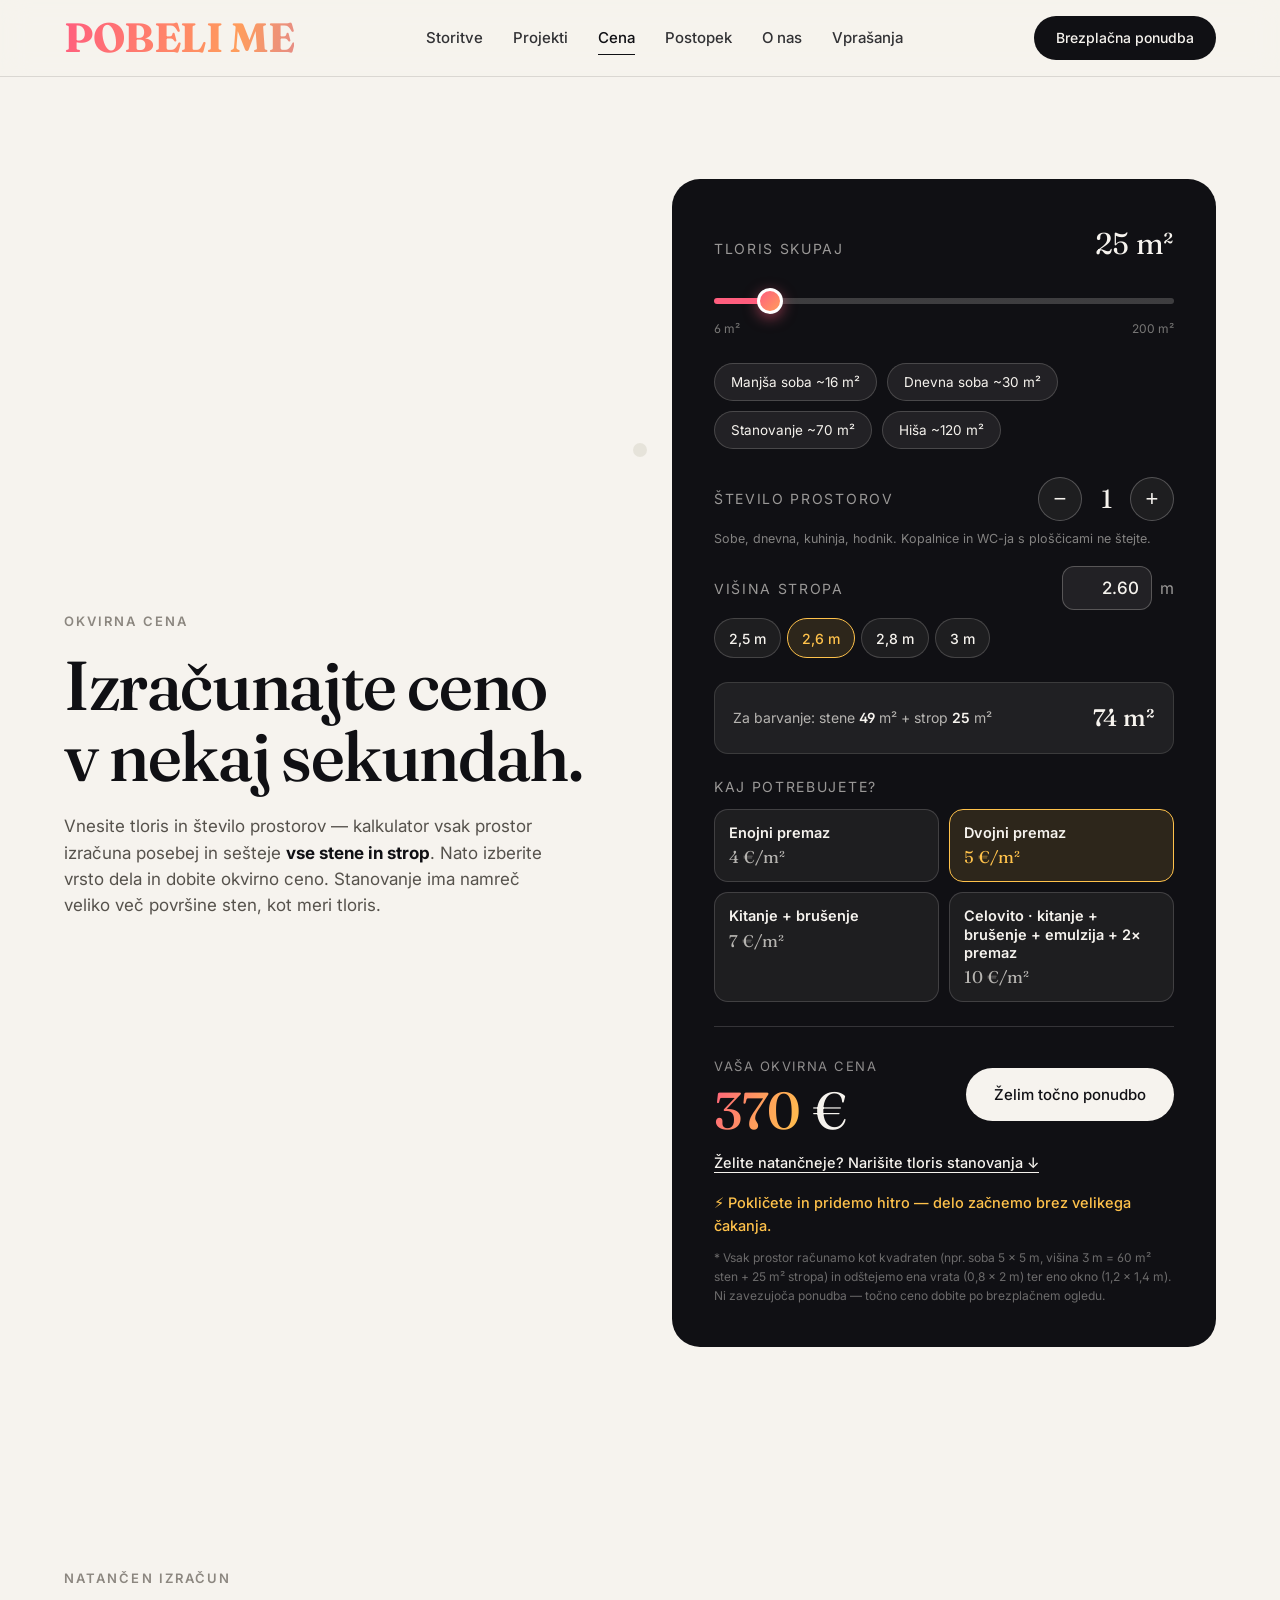
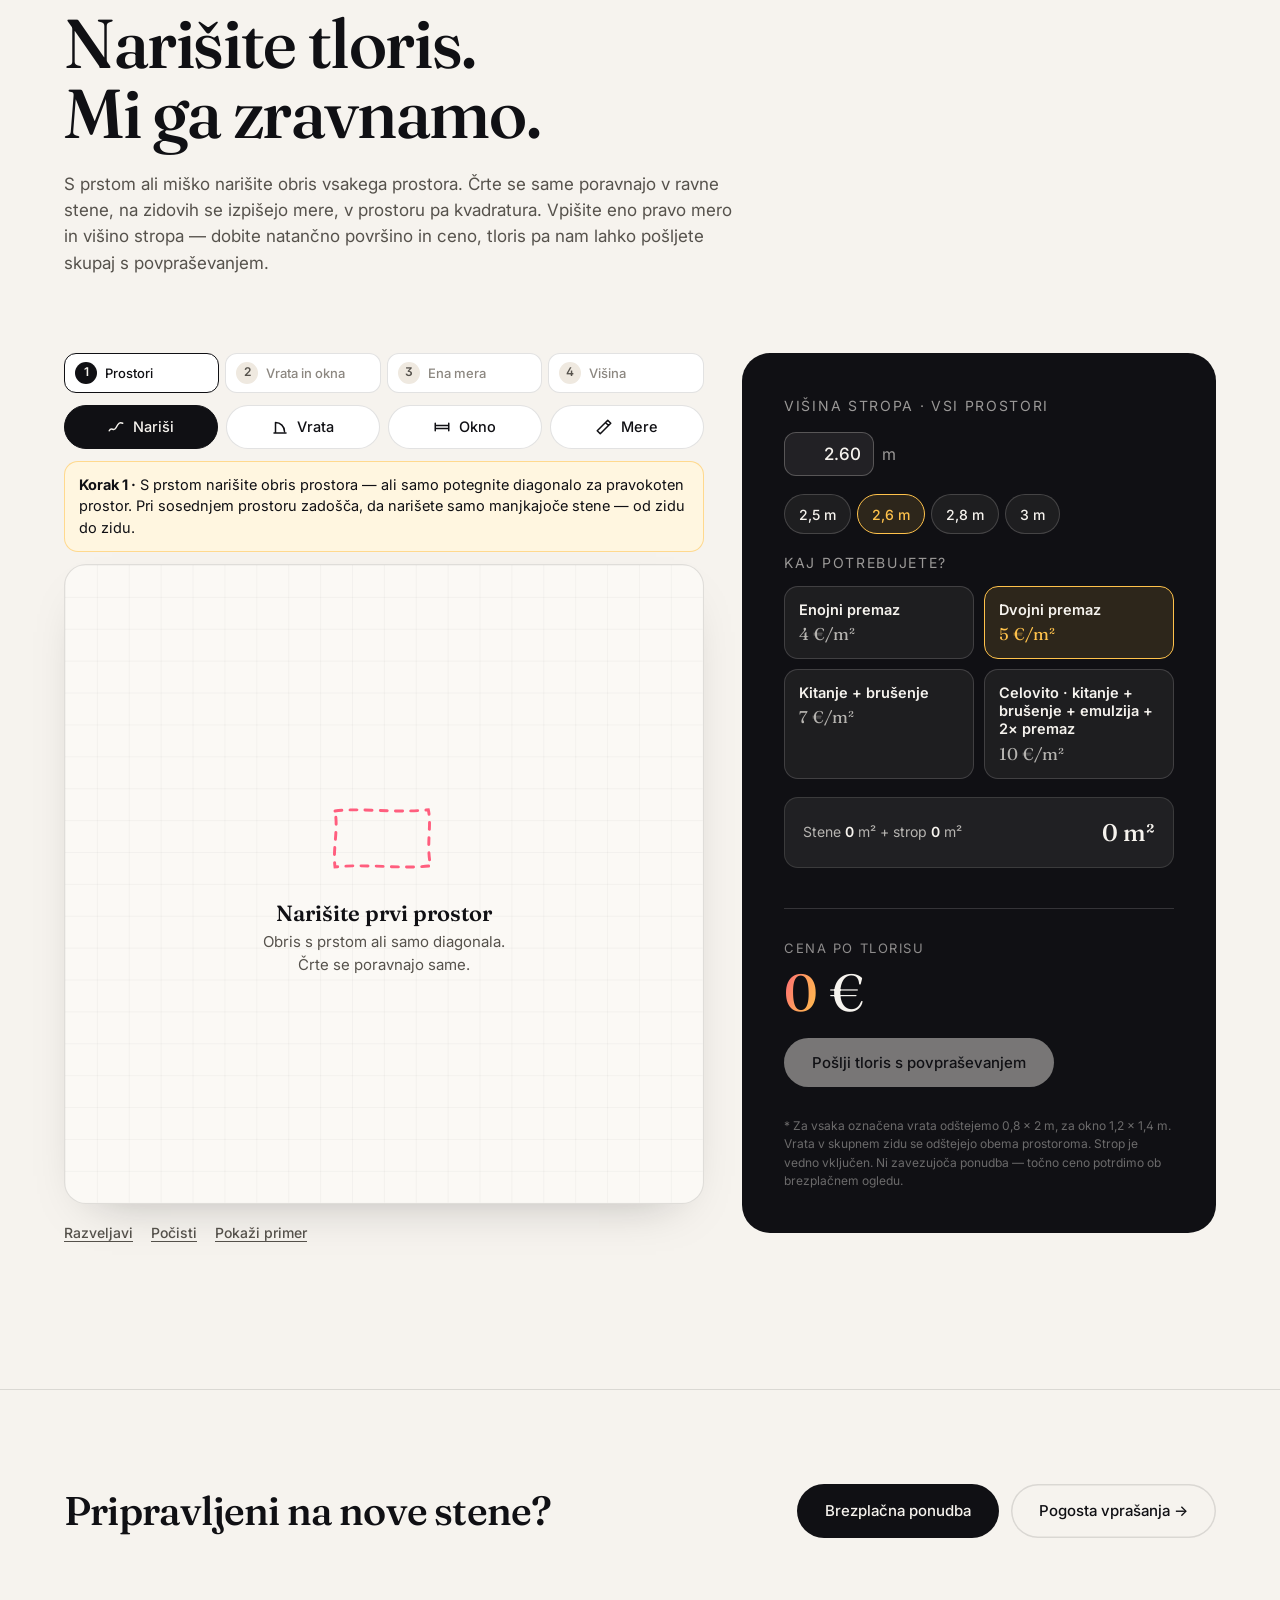
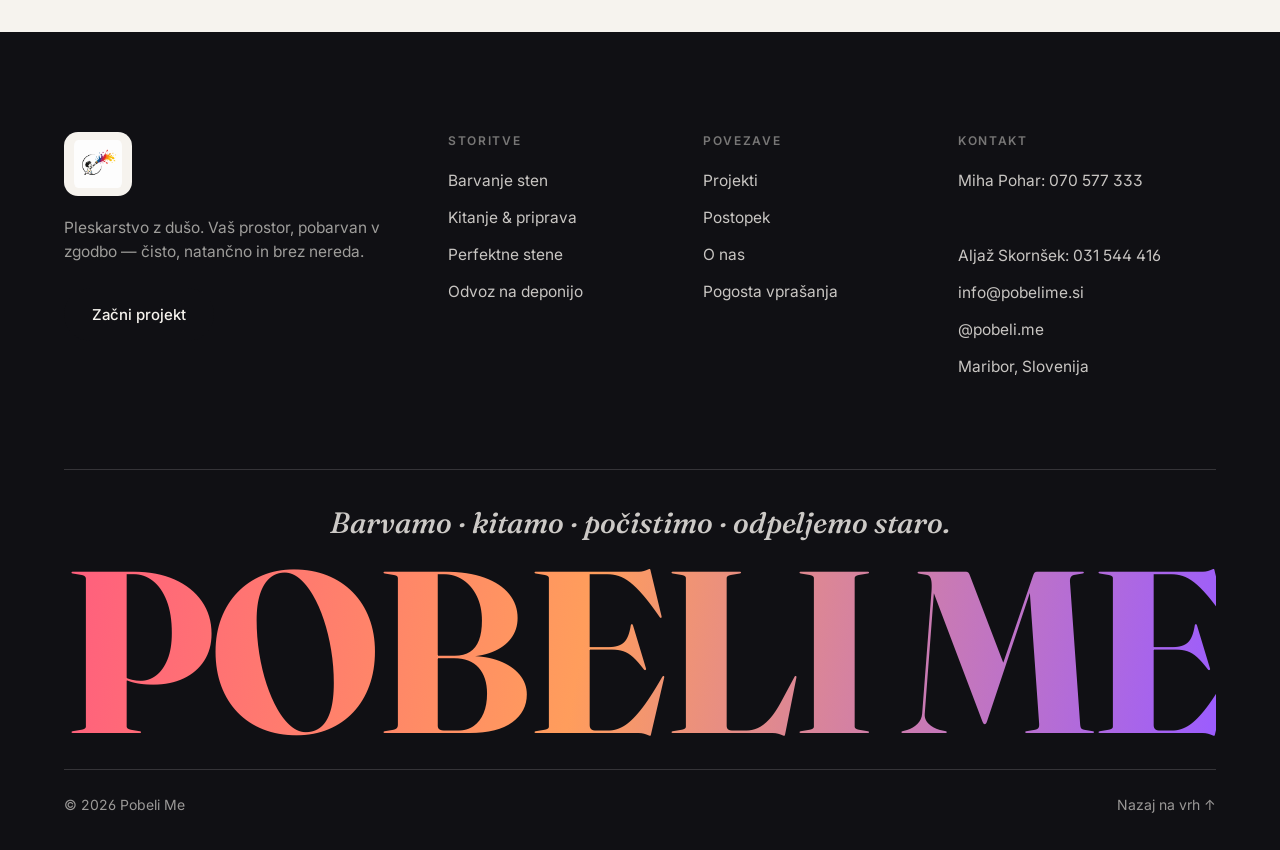
==== commit cd888d45: "Tloris: dopolnjevanje prostora ob zidovih, visina do cm" ====
--- a/cena.html
+++ b/cena.html
@@ -118,8 +118,11 @@
             <p class="calc__small">Sobe, dnevna, kuhinja, hodnik. Kopalnice in WC-ja s ploščicami ne štejte.</p>
 
             <div class="calc__setrow">
-              <span class="calc__optlabel" id="hLabel">Višina stropa</span>
-              <div class="calc__seg" role="group" aria-labelledby="hLabel">
+              <label class="calc__optlabel" id="hLabel" for="qH">Višina stropa</label>
+              <div class="plan__hin"><input type="text" inputmode="decimal" id="qH" value="2.60" aria-describedby="hLabel" /><span>m</span></div>
+            </div>
+            <div class="calc__setrow">
+              <div class="calc__seg calc__qh" role="group" aria-label="Hitra izbira višine">
                 <button type="button" data-h="2.5">2,5 m</button>
                 <button type="button" data-h="2.6" class="is-active">2,6 m</button>
                 <button type="button" data-h="2.8">2,8 m</button>
@@ -241,6 +244,14 @@
                 <span>m²</span>
                 <button type="button" id="edAreaSet" class="plan__apply">Nastavi</button>
               </div>
+              <span class="calc__optlabel" id="edHLbl">Višina stropa v tem prostoru</span>
+              <div class="plan__inrow">
+                <label class="sr" for="edH">Višina stropa v tem prostoru v metrih</label>
+                <input type="text" inputmode="decimal" id="edH" aria-describedby="edHLbl" />
+                <span>m</span>
+                <button type="button" id="edHSet" class="plan__apply">Nastavi</button>
+              </div>
+              <p class="plan__small" id="edHNote">Prazno = enaka višina kot drugje.</p>
               <button type="button" id="edDelete" class="plan__link plan__link--del">Izbriši prostor</button>
             </div>
             <div id="edOpen" hidden>
@@ -256,7 +267,7 @@
           <ul class="plan__list" id="planRooms"></ul>
 
           <div class="calc__setrow plan__hrow">
-            <label class="calc__optlabel" for="planH">Višina stropa</label>
+            <label class="calc__optlabel" for="planH">Višina stropa · vsi prostori</label>
             <div class="plan__hin"><input type="text" inputmode="decimal" id="planH" value="2.60" /><span>m</span></div>
           </div>
           <div class="calc__seg plan__h" role="group" aria-label="Hitra izbira višine">
--- a/styles.css
+++ b/styles.css
@@ -783,3 +783,7 @@
 .plan__hint{display:block}
 .hp{position:absolute!important;left:-9999px!important;width:1px;height:1px;overflow:hidden}
 .form__privacy{grid-column:1/-1;margin:4px 0 0;font-size:12.5px;line-height:1.5;color:rgba(246,243,238,.5)}
+/* višina do centimetra */
+.plan__hin input.is-bad,.plan__inrow input.is-bad{border-color:#ff5e7e}
+.plan__small{margin:-4px 0 0;font-size:12.5px;color:rgba(246,243,238,.55)}
+.calc__qh{margin-top:-6px}
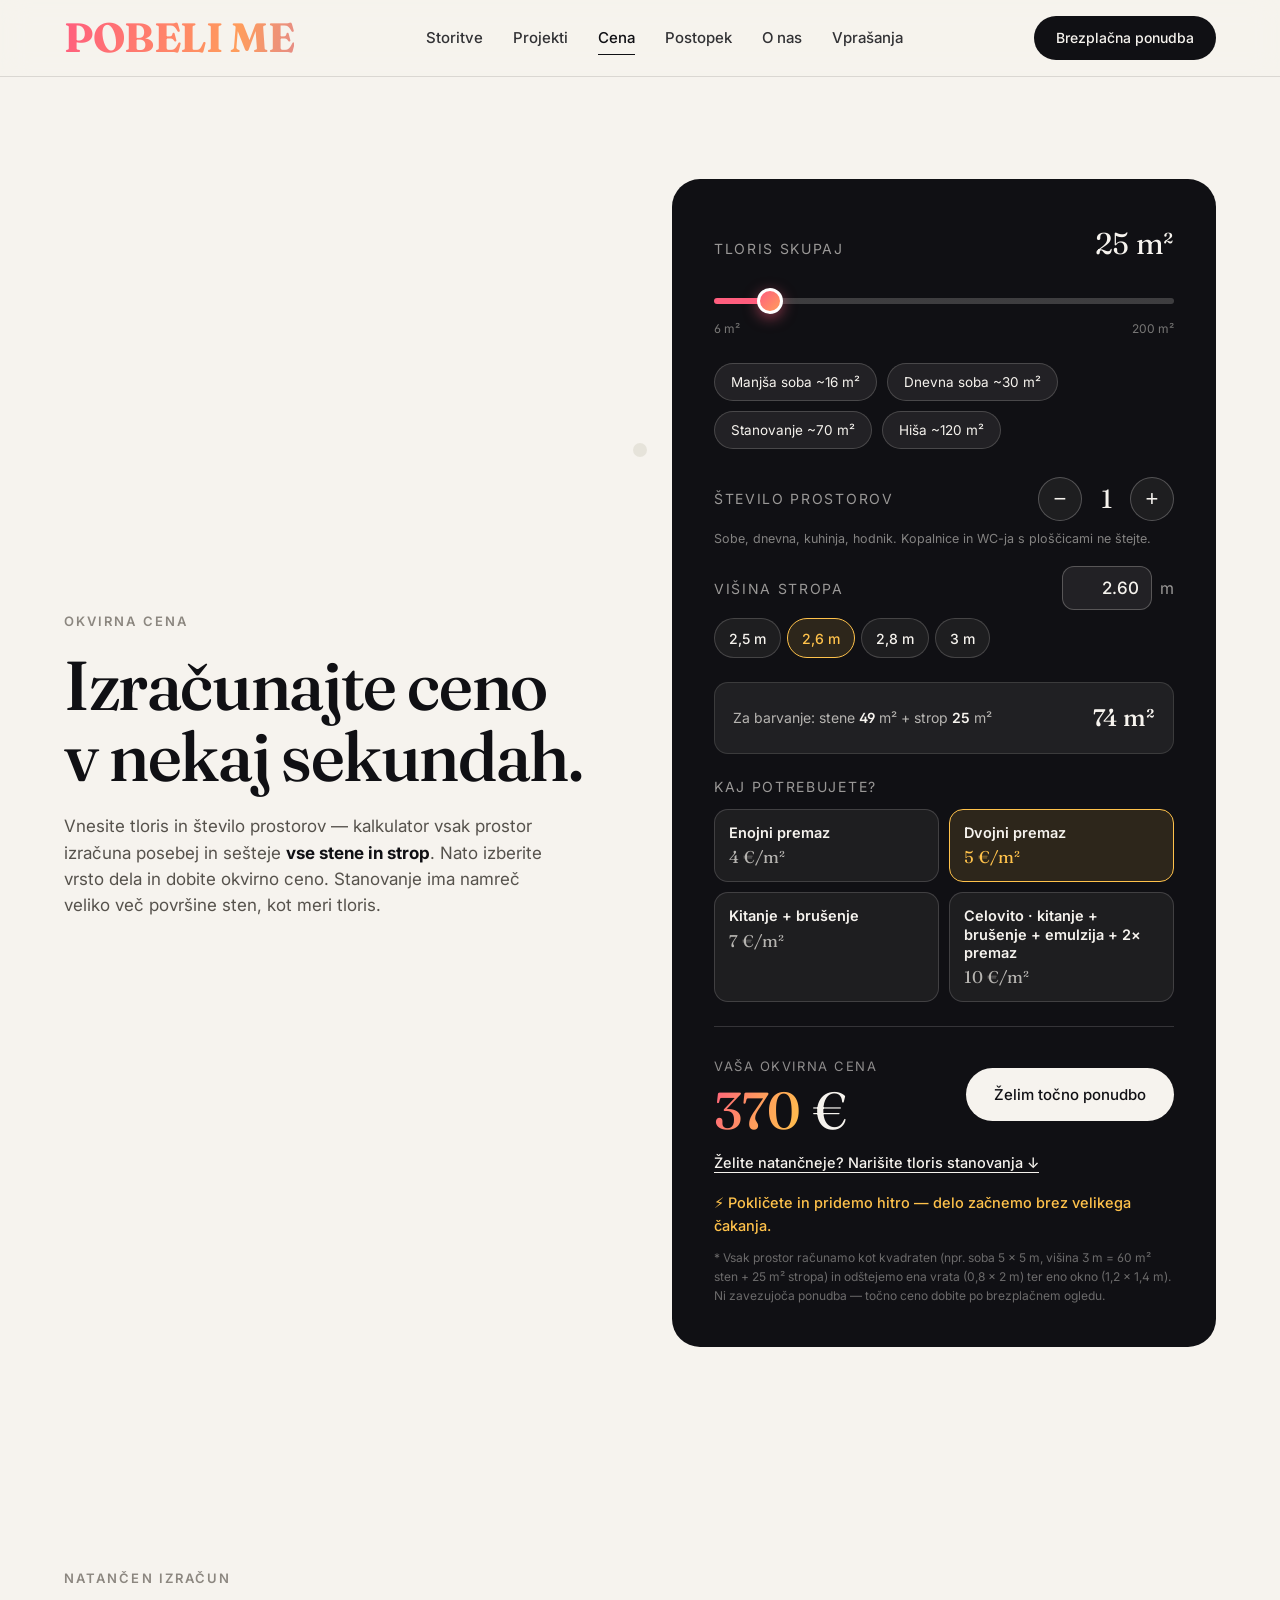
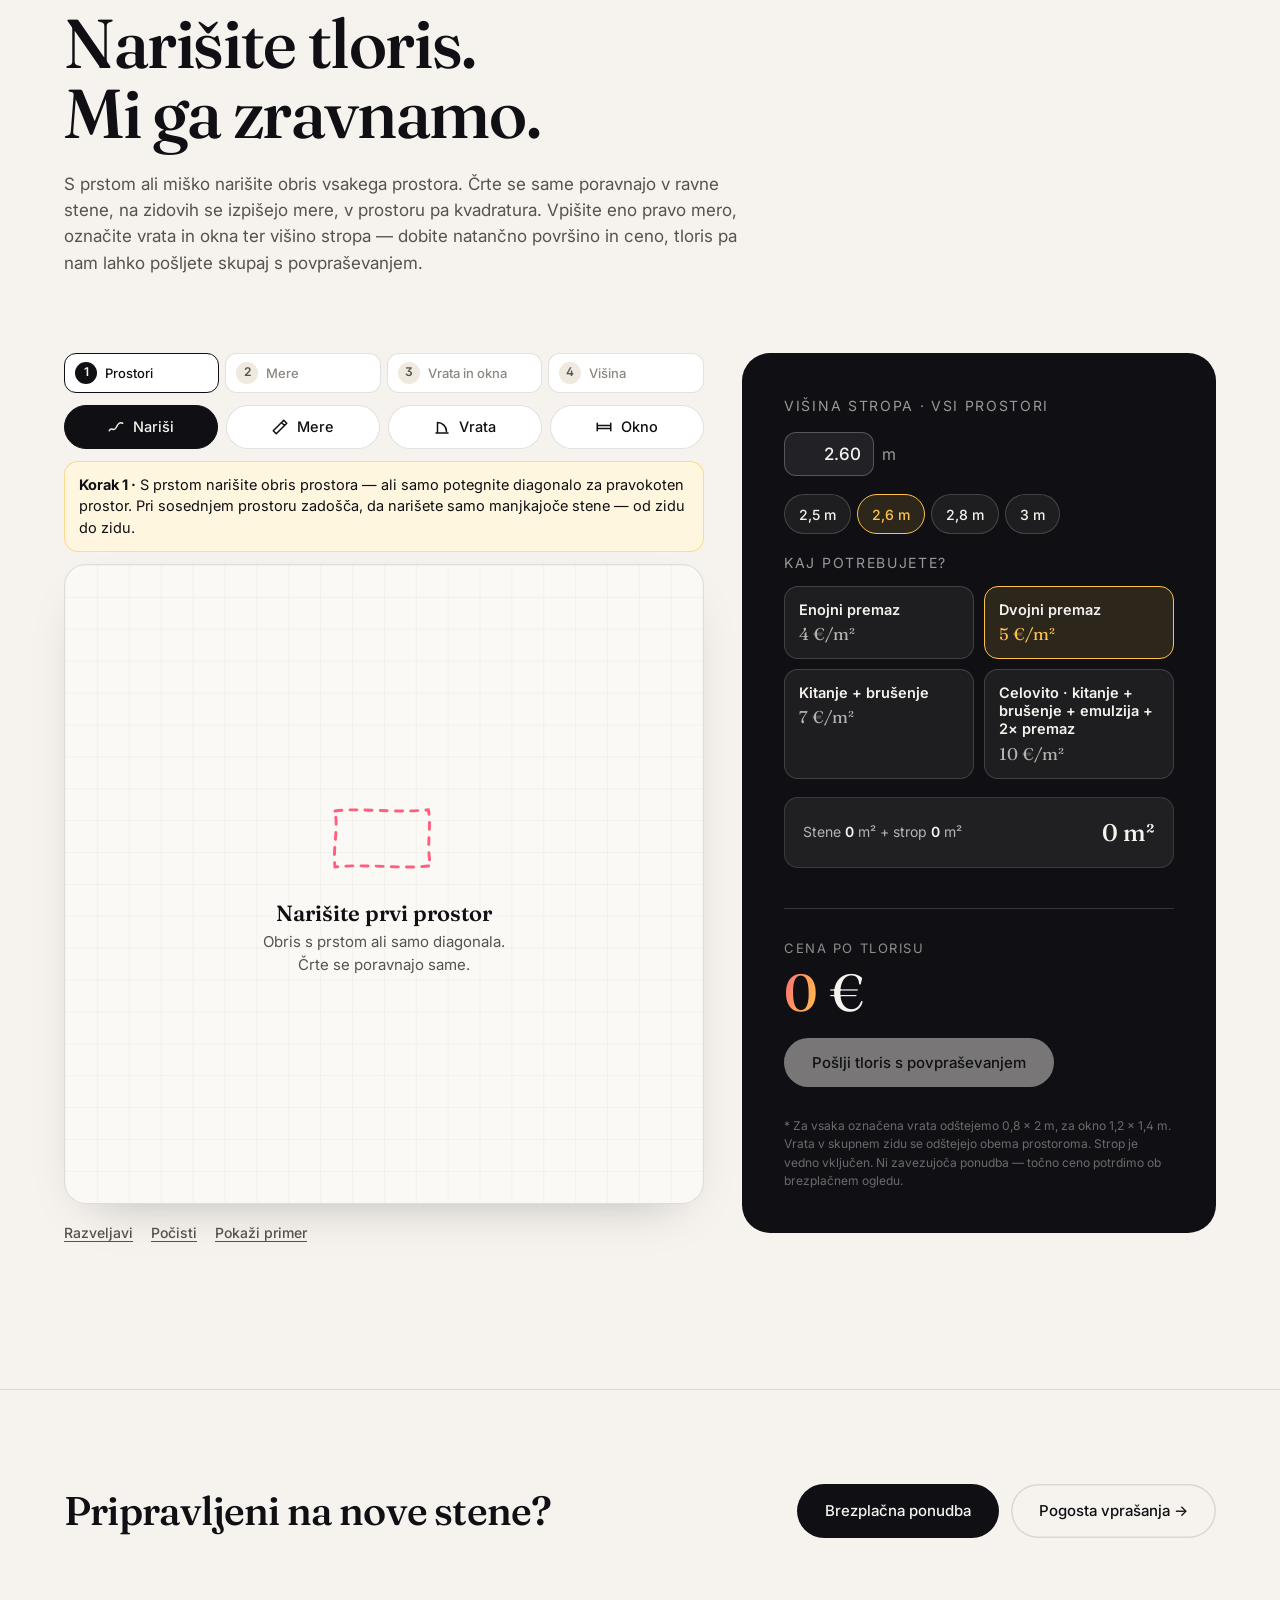
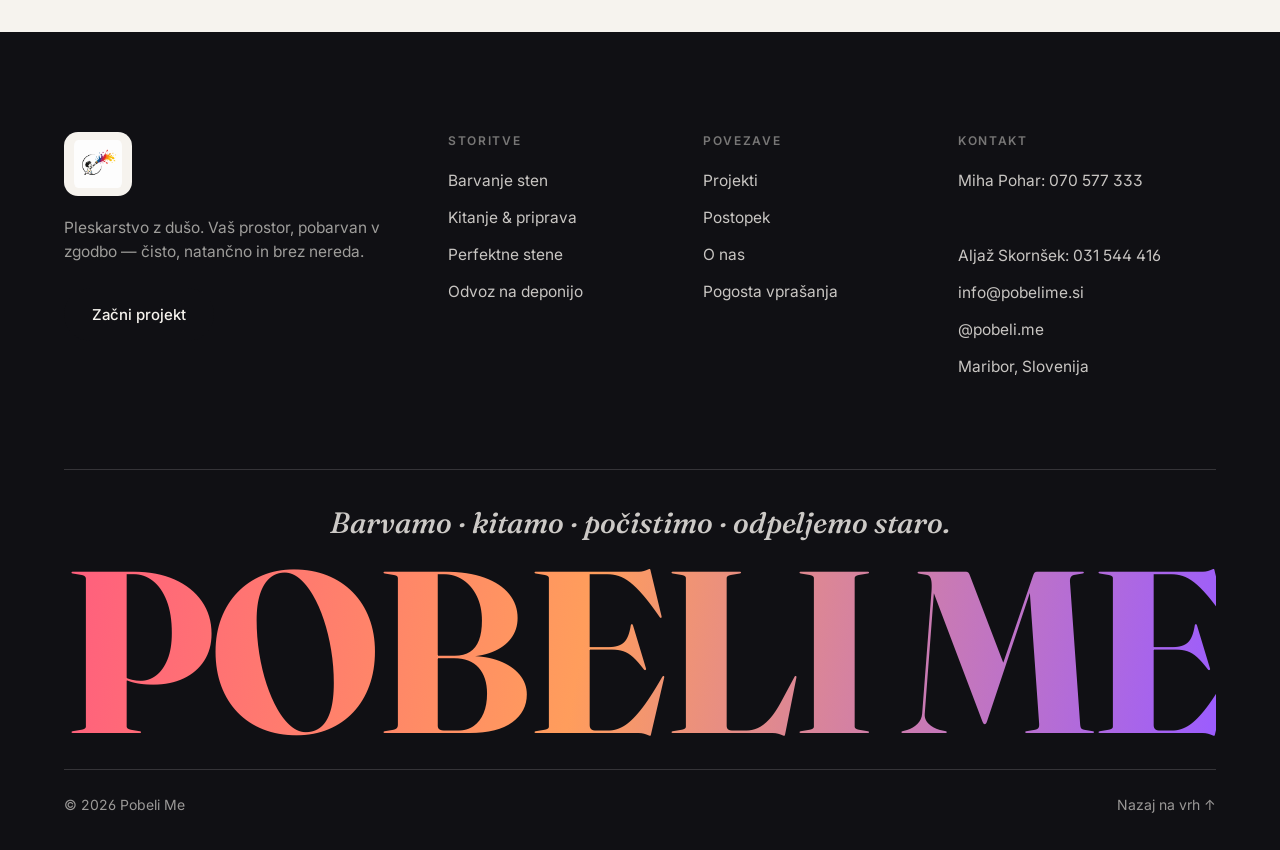
==== commit 91c328ed: "Tloris: vrstni red korakov (prostori, mere, vrata in okna, visina)" ====
--- a/cena.html
+++ b/cena.html
@@ -174,7 +174,7 @@
         <p class="sec-kicker reveal">Natančen izračun</p>
         <h2 class="sec-title reveal">Narišite tloris.<br/>Mi ga zravnamo.</h2>
         <p class="plan__lead reveal">S prstom ali miško narišite obris vsakega prostora. Črte se same poravnajo v ravne stene,
-          na zidovih se izpišejo mere, v prostoru pa kvadratura. Vpišite eno pravo mero in višino stropa — dobite natančno
+          na zidovih se izpišejo mere, v prostoru pa kvadratura. Vpišite eno pravo mero, označite vrata in okna ter višino stropa — dobite natančno
           površino in ceno, tloris pa nam lahko pošljete skupaj s povpraševanjem.</p>
       </div>
 
@@ -182,19 +182,19 @@
         <div class="plan__board">
           <ol class="plan__steps" aria-label="Koraki">
             <li data-step="1"><span>1</span>Prostori</li>
-            <li data-step="2"><span>2</span>Vrata in okna</li>
-            <li data-step="3"><span>3</span>Ena mera</li>
+            <li data-step="2"><span>2</span>Mere</li>
+            <li data-step="3"><span>3</span>Vrata in okna</li>
             <li data-step="4"><span>4</span>Višina</li>
           </ol>
           <div class="plan__tools" role="toolbar" aria-label="Orodja">
             <button type="button" class="plan__tool is-active" data-mode="draw" aria-pressed="true" data-cursor="hover">
               <svg viewBox="0 0 24 24" aria-hidden="true"><path d="M3 17c3-6 6 2 9-4s5-8 9-6"/></svg>Nariši</button>
+            <button type="button" class="plan__tool" data-mode="edit" aria-pressed="false" data-cursor="hover">
+              <svg viewBox="0 0 24 24" aria-hidden="true"><path d="M3 17l4 4 14-14-4-4zM14 6l4 4"/></svg>Mere</button>
             <button type="button" class="plan__tool" data-mode="door" aria-pressed="false" data-cursor="hover">
               <svg viewBox="0 0 24 24" aria-hidden="true"><path d="M4 20h16M6 20V6M6 6a12 12 0 0 1 12 12"/></svg>Vrata</button>
             <button type="button" class="plan__tool" data-mode="window" aria-pressed="false" data-cursor="hover">
               <svg viewBox="0 0 24 24" aria-hidden="true"><path d="M3 10h18M3 14h18M3 7v10M21 7v10"/></svg>Okno</button>
-            <button type="button" class="plan__tool" data-mode="edit" aria-pressed="false" data-cursor="hover">
-              <svg viewBox="0 0 24 24" aria-hidden="true"><path d="M3 17l4 4 14-14-4-4zM14 6l4 4"/></svg>Mere</button>
           </div>
           <p class="plan__hint" id="planHint" role="status"></p>
           <div class="plan__canvas">
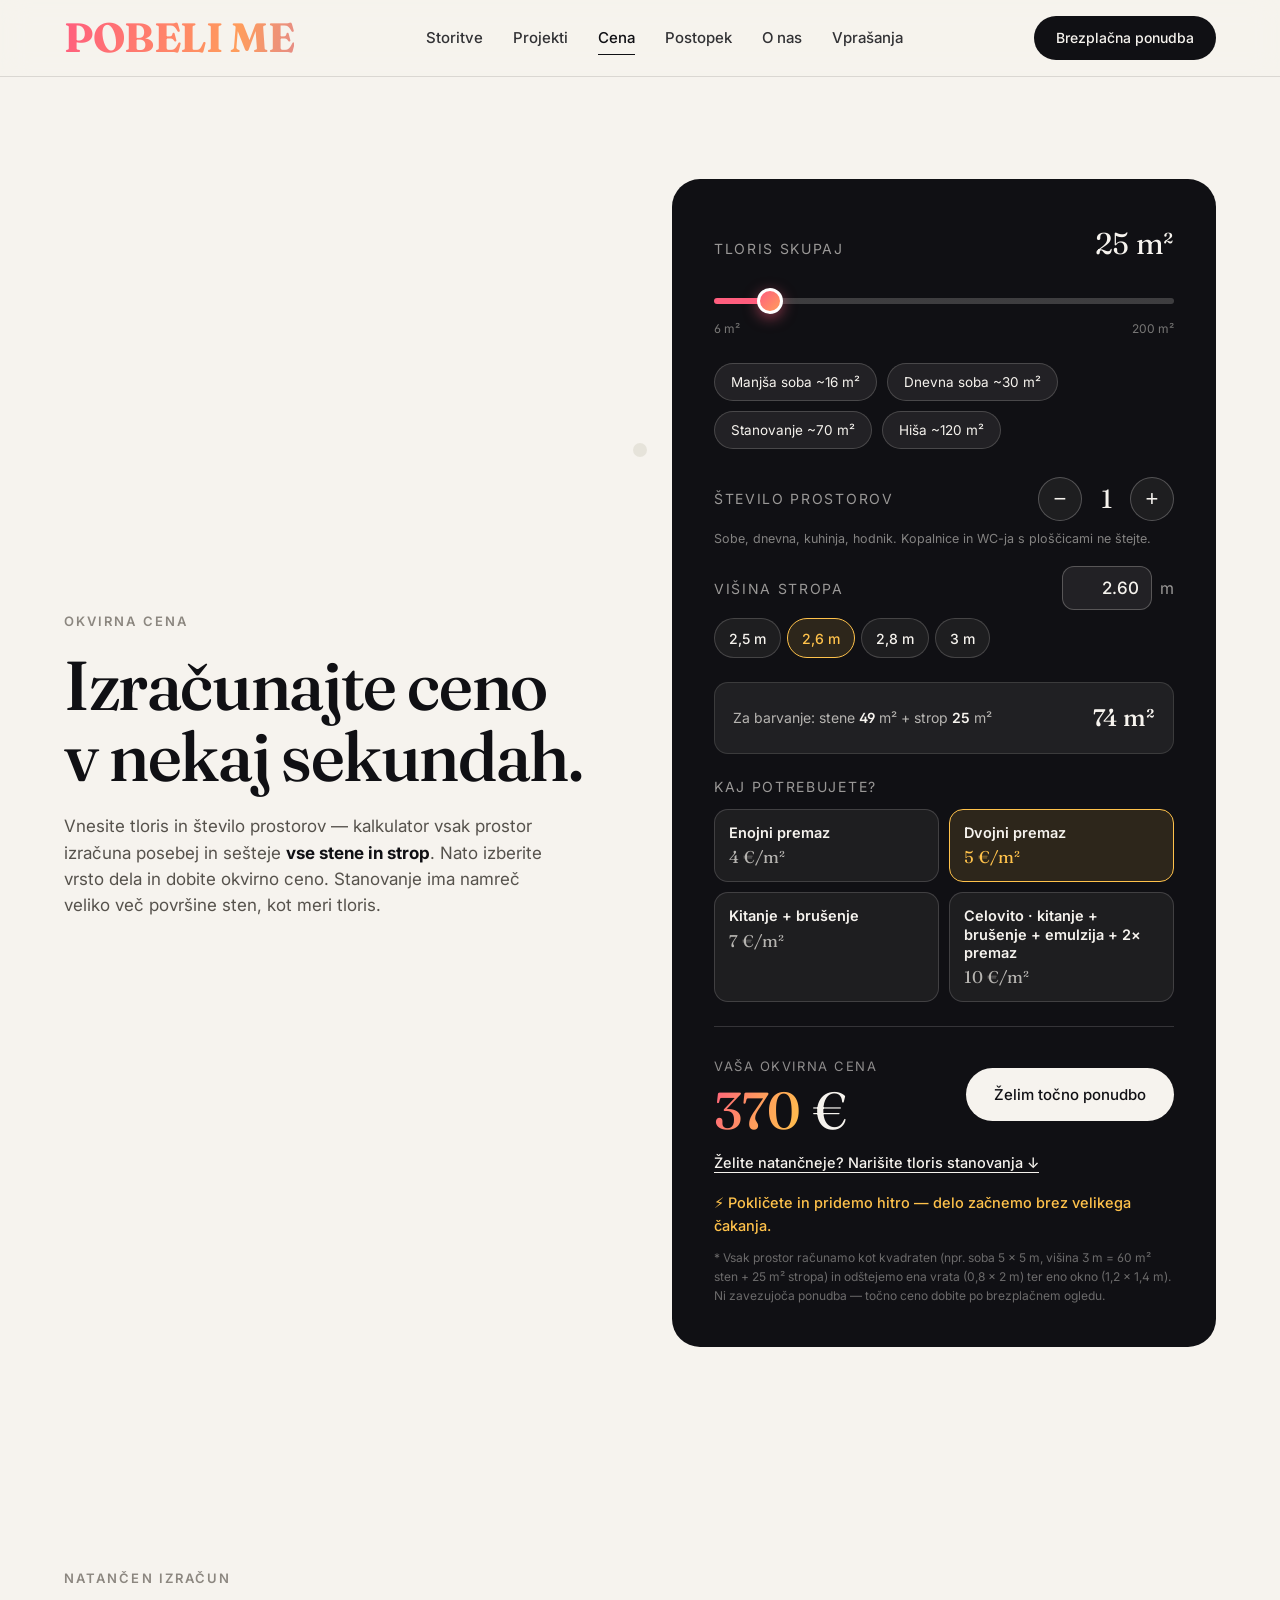
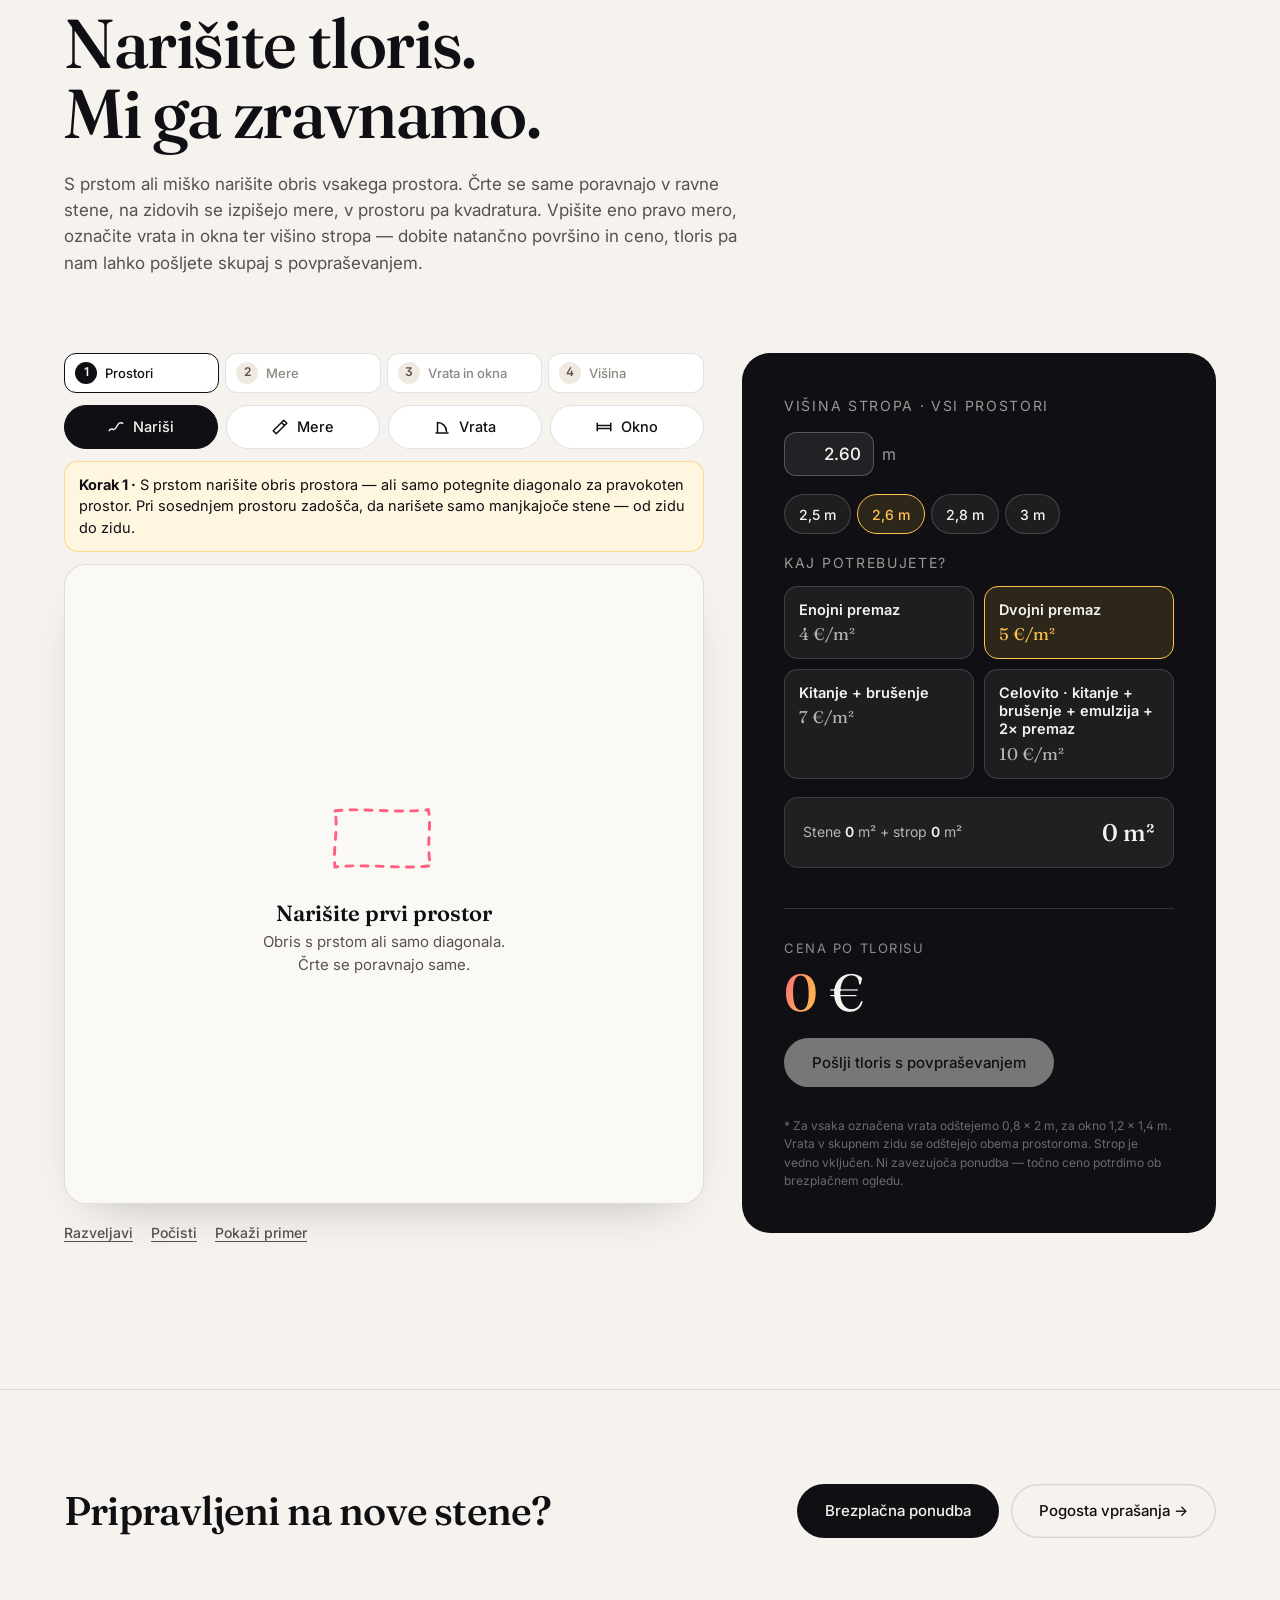
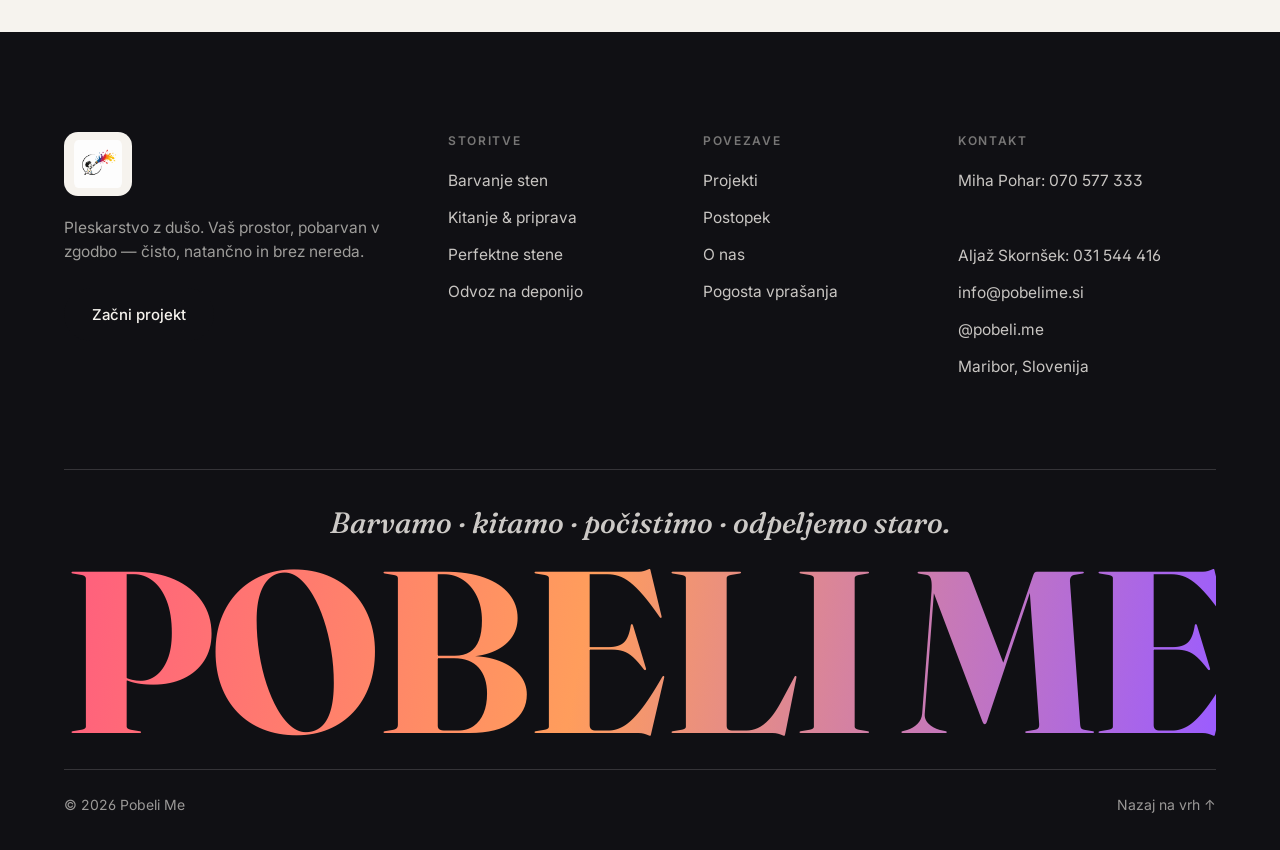
==== commit 1931ae89: "Tloris na telefonu: celozaslonsko okno za risanje" ====
--- a/cena.html
+++ b/cena.html
@@ -178,7 +178,24 @@
           površino in ceno, tloris pa nam lahko pošljete skupaj s povpraševanjem.</p>
       </div>
 
-      <div class="plan__grid reveal">
+      <!-- telefon: risanje se odpre v celozaslonskem oknu -->
+      <div class="plan__mcard reveal" id="planMCard">
+        <img id="planMImg" alt="Vaš tloris" hidden />
+        <div class="plan__mtxt">
+          <b id="planMTitle">Izračunajte površino sten</b>
+          <p id="planMSum">Narišite tloris čez cel zaslon — dobite površino sten in stropa ter okvirno ceno.</p>
+        </div>
+        <button type="button" class="btn btn--solid" id="planOpen"><span>Začni risati</span></button>
+      </div>
+
+      <div class="plan__grid reveal" id="planGrid">
+        <div class="plan__top">
+          <button type="button" class="plan__x" id="planClose" aria-label="Zapri risanje">
+            <svg viewBox="0 0 24 24" aria-hidden="true"><path d="M6 6l12 12M18 6L6 18"/></svg></button>
+          <b>Površina sten</b>
+          <button type="button" class="plan__tbtn" id="planUndoTop">Razveljavi</button>
+          <button type="button" class="plan__tbtn" id="planClearTop">Počisti</button>
+        </div>
         <div class="plan__board">
           <ol class="plan__steps" aria-label="Koraki">
             <li data-step="1"><span>1</span>Prostori</li>
@@ -221,6 +238,11 @@
         </div>
 
         <aside class="plan__panel calc__card" aria-label="Izračun iz tlorisa">
+          <button type="button" class="plan__sheetbar" id="planSheetBar" aria-expanded="false">
+            <span>Stene + strop <b id="planBarM2">0</b> m²</span>
+            <span><b id="planBarPrice">0</b> €</span>
+            <i aria-hidden="true"></i>
+          </button>
           <p class="plan__scale" id="planScale" hidden>Mere so zaenkrat ocena. Z orodjem <b>Mere</b> tapnite en zid in vpišite njegovo dolžino.</p>
 
           <div class="plan__editor" id="planEditor" hidden>
--- a/styles.css
+++ b/styles.css
@@ -787,3 +787,51 @@
 .plan__hin input.is-bad,.plan__inrow input.is-bad{border-color:#ff5e7e}
 .plan__small{margin:-4px 0 0;font-size:12.5px;color:rgba(246,243,238,.55)}
 .calc__qh{margin-top:-6px}
+/* ---------- TLORIS NA TELEFONU: celozaslonsko okno ---------- */
+.plan__top,.plan__sheetbar,.plan__mcard{display:none}
+@media (max-width:760px){
+  .plan__grid:not(.is-full){display:none}
+  .plan__mcard{display:grid;gap:16px;padding:20px;border-radius:22px;background:var(--c-ink);color:var(--c-canvas)}
+  .plan__mcard img{width:100%;max-height:300px;object-fit:contain;border-radius:14px;background:#fbf9f5}
+  .plan__mtxt b{display:block;font-family:var(--ff-serif);font-size:24px;font-weight:600;margin-bottom:6px}
+  .plan__mtxt p{margin:0;color:rgba(246,243,238,.7);font-size:15px;line-height:1.5}
+  .plan__mcard .btn{justify-self:stretch;justify-content:center}
+}
+html.plan-lock,html.plan-lock body{overflow:hidden;overscroll-behavior:none}
+.plan__grid.is-full{position:fixed;inset:0;z-index:5000;display:flex;flex-direction:column;gap:0;margin:0;
+  height:100vh;height:100dvh;background:var(--c-canvas);opacity:1;transform:none;transition:none}
+.is-full .plan__top{display:flex;align-items:center;gap:6px;padding:calc(env(safe-area-inset-top) + 8px) 10px 8px;flex:none}
+.is-full .plan__top b{flex:1;font-family:var(--ff-serif);font-size:18px;font-weight:600;margin-left:4px;white-space:nowrap;overflow:hidden;text-overflow:ellipsis}
+.plan__x{width:44px;height:44px;flex:none;display:grid;place-items:center;border-radius:50%;border:1px solid var(--c-line);background:#fff;color:var(--c-ink);cursor:pointer}
+.plan__x svg{width:20px;height:20px;fill:none;stroke:currentColor;stroke-width:2.2;stroke-linecap:round}
+.plan__tbtn{min-height:40px;padding:0 13px;border-radius:999px;border:1px solid var(--c-line);background:#fff;color:var(--c-ink);font:600 13.5px var(--ff-sans);cursor:pointer}
+.plan__tbtn:active,.plan__x:active{background:#efe9e0}
+.is-full .plan__board{flex:1;min-height:0;display:flex;flex-direction:column;gap:8px;padding:0 10px calc(66px + env(safe-area-inset-bottom))}
+.is-full .plan__steps{grid-template-columns:repeat(4,minmax(0,1fr));gap:4px}
+.is-full .plan__steps li{padding:5px 6px;gap:5px;font-size:11px;line-height:1.15;border-radius:10px}
+.is-full .plan__steps li span{width:18px;height:18px;font-size:10.5px}
+.is-full .plan__tools{gap:6px}
+.is-full .plan__tool{min-height:40px;font-size:13.5px;padding:0 6px;gap:5px}
+.is-full .plan__hint{min-height:0;padding:8px 12px;font-size:13px;line-height:1.4;border-radius:12px}
+.is-full .plan__canvas{flex:1;min-height:0;aspect-ratio:auto;border-radius:16px}
+.is-full .plan__aux{display:none}
+.is-full .plan__panel{position:absolute;left:0;right:0;bottom:0;z-index:2;max-height:calc(66px + env(safe-area-inset-bottom));overflow:hidden;
+  border-radius:22px 22px 0 0;padding:0 16px calc(16px + env(safe-area-inset-bottom));gap:14px;box-shadow:0 -12px 40px rgba(16,16,20,.25);
+  transition:max-height .3s var(--ease)}
+.is-full .plan__panel.is-open{max-height:58dvh;overflow-y:auto;overscroll-behavior:contain}
+.is-full .plan__sheetbar{display:flex;align-items:center;gap:12px;position:sticky;top:0;z-index:1;margin:0 -16px;padding:0 18px;min-height:66px;
+  width:calc(100% + 32px);border:0;background:var(--c-ink);color:var(--c-canvas);font:500 15px var(--ff-sans);cursor:pointer;text-align:left}
+.plan__sheetbar span:first-child{flex:1}
+.plan__sheetbar span:nth-child(2) b{font-family:var(--ff-serif);font-size:22px;color:var(--c-yellow)}
+.plan__sheetbar i{width:10px;height:10px;border-left:2px solid currentColor;border-top:2px solid currentColor;transform:rotate(45deg) translate(2px,2px);transition:transform .3s}
+.plan__panel.is-open .plan__sheetbar i{transform:rotate(225deg) translate(2px,2px)}
+.is-full .plan__hint{height:calc(1.38em * 4 + 16px);line-height:1.38;font-size:12.5px;overflow:hidden;flex:none;box-sizing:border-box}
+.is-full .plan__steps li{white-space:normal}
+.is-full .plan__top b{min-width:0;font-size:16px}
+@media (max-width:380px){
+  .is-full .plan__top{gap:5px;padding-left:8px;padding-right:8px}
+  .plan__tbtn{padding:0 10px;font-size:13px}
+  .plan__x{width:40px;height:40px}
+}
+.plan__mcard .btn{background:var(--c-canvas);color:var(--c-ink);min-height:54px}
+.plan__mcard .btn::before{background:linear-gradient(110deg,var(--c-pink),var(--c-orange),var(--c-yellow))}
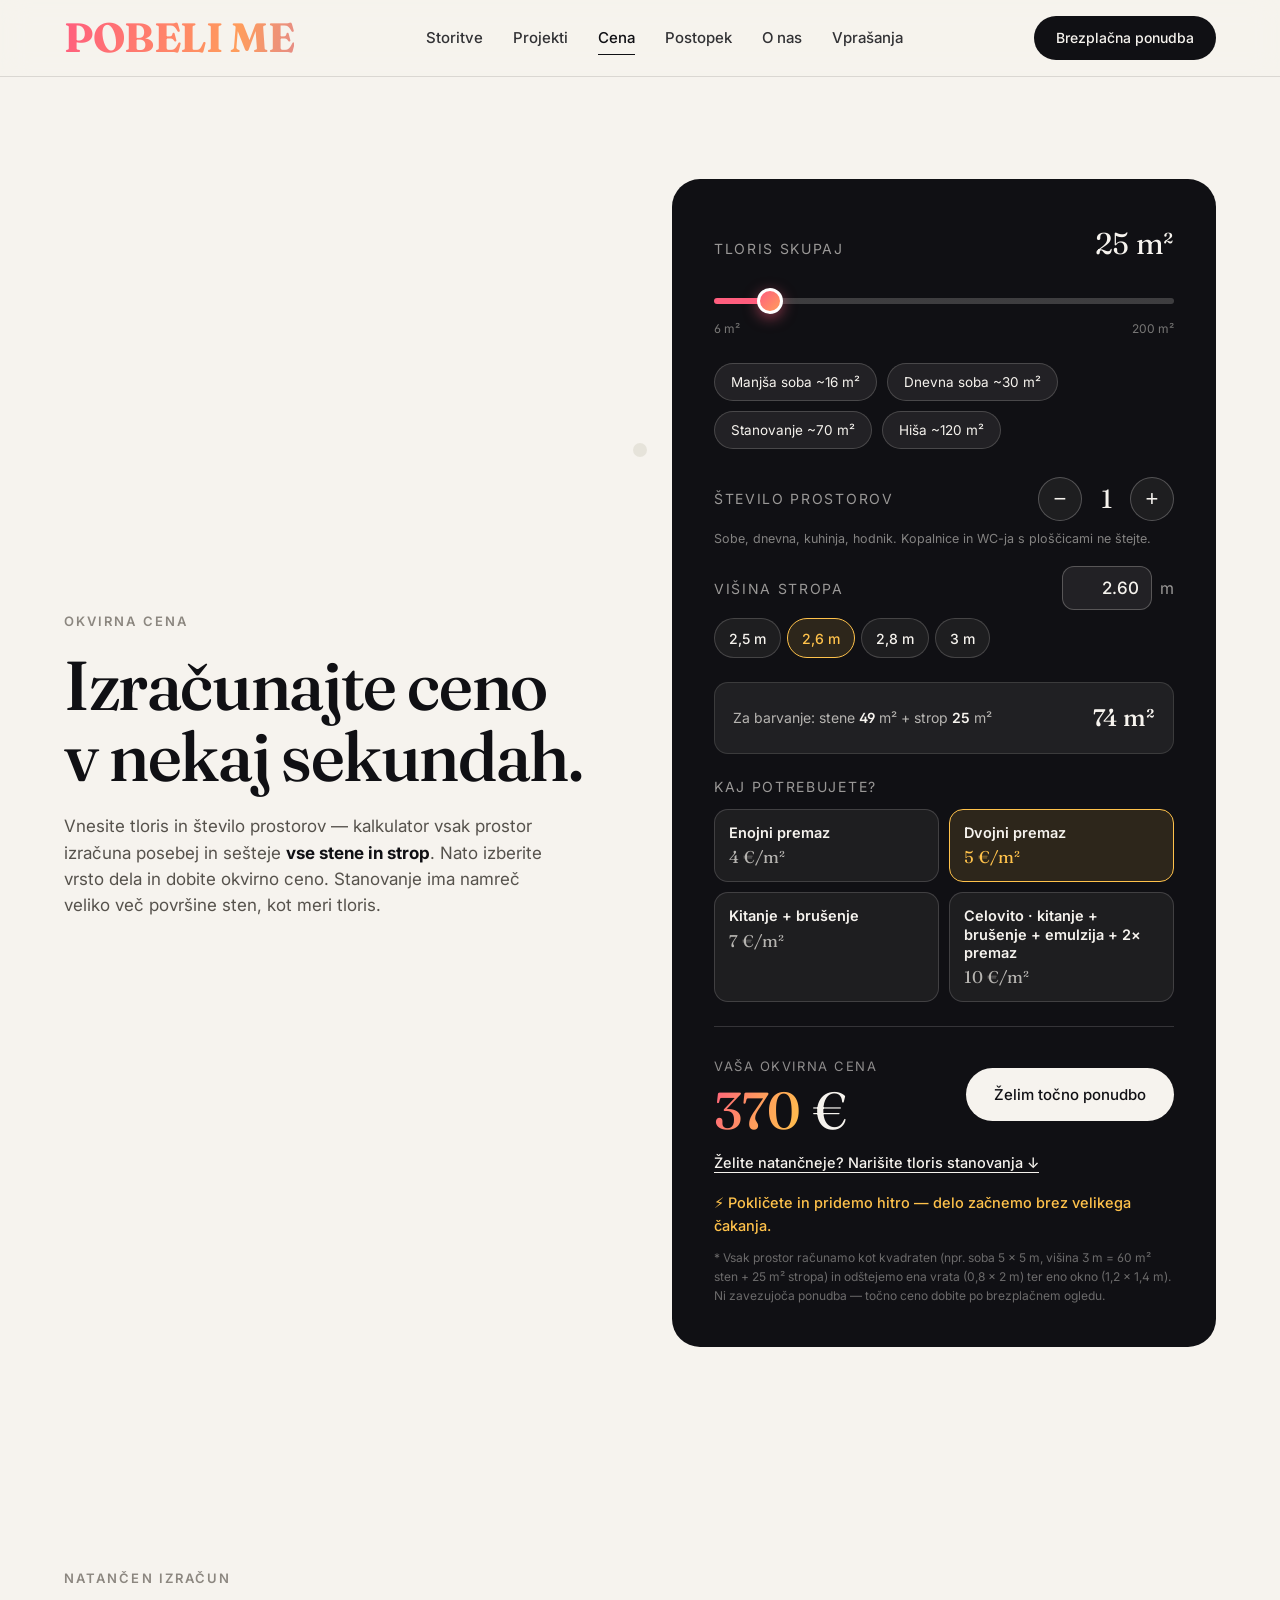
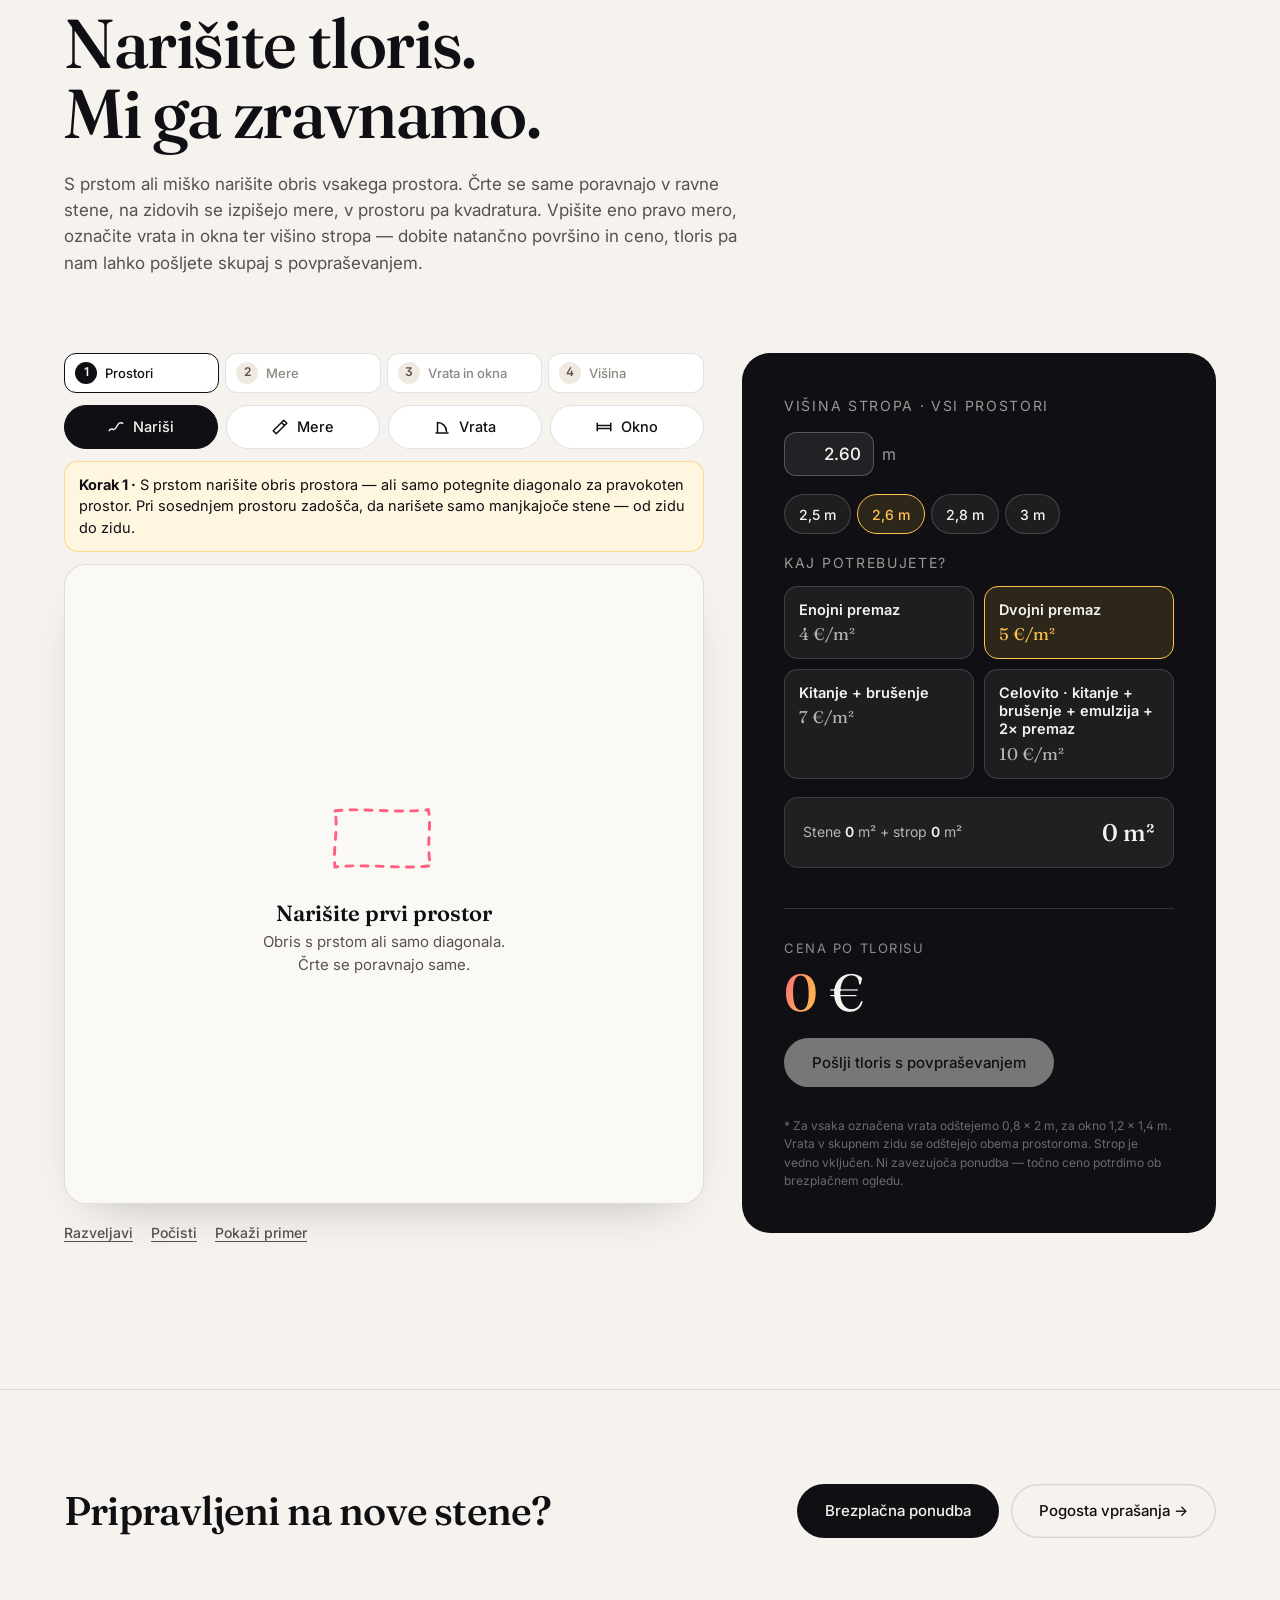
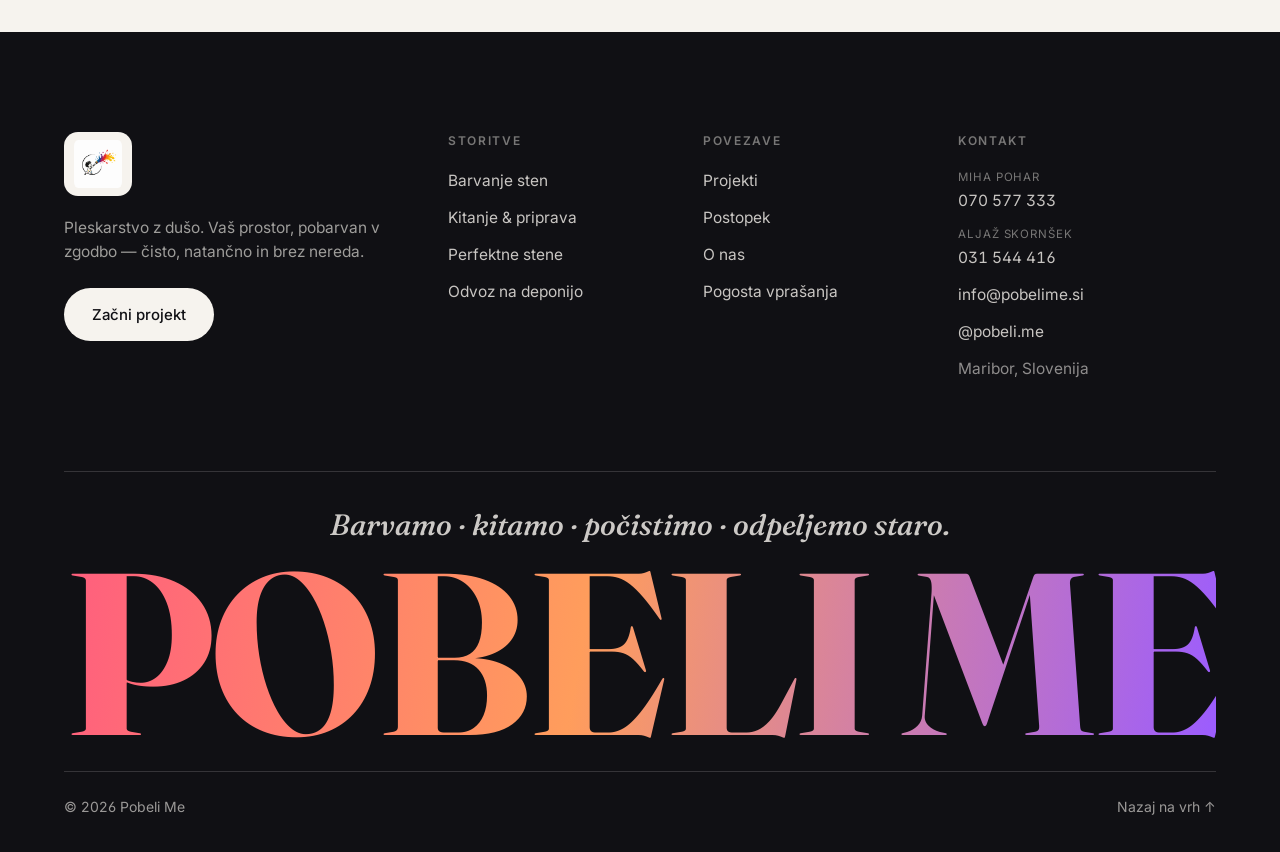
==== commit d25dff62: "Kontakt: urejen izpis telefonov v nogi in na strani Kontakt" ====
--- a/cena.html
+++ b/cena.html
@@ -362,10 +362,11 @@
       </nav>
       <div class="footer__col">
         <h4>Kontakt</h4>
-        <a href="tel:+38670577333" data-cursor="hover">Miha Pohar: 070 577 333</a><br><a href="tel:+38631544416" data-cursor="hover">Aljaž Skornšek: 031 544 416</a>
+        <a class="footer__person" href="tel:+38670577333" data-cursor="hover"><small>Miha Pohar</small>070 577 333</a>
+        <a class="footer__person" href="tel:+38631544416" data-cursor="hover"><small>Aljaž Skornšek</small>031 544 416</a>
         <a href="mailto:info@pobelime.si" data-cursor="hover">info@pobelime.si</a>
         <a href="https://instagram.com/pobeli.me" data-cursor="hover">@pobeli.me</a>
-        <a data-cursor="hover">Maribor, Slovenija</a>
+        <span class="footer__place">Maribor, Slovenija</span>
       </div>
     </div>
     <p class="footer__tag">Barvamo · kitamo · počistimo · odpeljemo staro.</p>
--- a/styles.css
+++ b/styles.css
@@ -330,30 +330,35 @@
 .contact__info a:hover{color:var(--c-yellow)}
 
 /* form */
-.form{display:grid;grid-template-columns:1fr 1fr;gap:16px;align-content:start}
+.form{display:grid;grid-template-columns:1fr 1fr;gap:22px 18px;align-content:start}
 .field{position:relative}
 .field--full{grid-column:1/-1}
-.field input,.field select,.field textarea{width:100%;background:transparent;
-  border:0;border-bottom:1.5px solid rgba(246,243,238,.25);color:var(--c-canvas);
-  font-family:var(--ff-sans);font-size:16px;padding:18px 0 12px;outline:none;
-  transition:border-color .4s;border-radius:0}
-.field textarea{resize:none}
-.field select option{color:#101014}
-.field label{position:absolute;left:0;top:18px;color:rgba(246,243,238,.5);font-size:16px;
-  pointer-events:none;transition:.3s var(--ease)}
-.field input:focus,.field select:focus,.field textarea:focus{border-color:var(--c-yellow)}
-.field input:focus~label,.field input:not(:placeholder-shown)~label,
-.field textarea:focus~label,.field textarea:not(:placeholder-shown)~label,
-.field select:focus~label,.field select:valid~label{
-  top:-6px;font-size:12px;color:var(--c-yellow);letter-spacing:.04em}
-.field--file{border:1.5px dashed rgba(246,243,238,.25);border-radius:18px;padding:18px}
-.field--file label{position:static;display:block;margin-bottom:8px;color:var(--c-yellow);font-size:12px;
-  letter-spacing:.04em;text-transform:uppercase;pointer-events:auto}
+.field{display:grid;gap:8px;align-content:start}
+.field label,.file__title{color:rgba(246,243,238,.62);font-size:12px;font-weight:500;letter-spacing:.08em;text-transform:uppercase}
+.field label small{font-size:11px;text-transform:none;letter-spacing:.02em;color:rgba(246,243,238,.42)}
+.field input,.field select,.field textarea{width:100%;min-height:52px;box-sizing:border-box;
+  background:rgba(246,243,238,.06);border:1px solid rgba(246,243,238,.16);border-radius:14px;
+  color:var(--c-canvas);font-family:var(--ff-sans);font-size:16px;line-height:1.4;padding:14px 16px;outline:none;
+  transition:border-color .25s,background .25s}
+.field input::placeholder,.field textarea::placeholder{color:rgba(246,243,238,.34)}
+.field input:hover,.field select:hover,.field textarea:hover{border-color:rgba(246,243,238,.3)}
+.field input:focus,.field select:focus,.field textarea:focus{border-color:var(--c-yellow);background:rgba(246,243,238,.09)}
+.field textarea{resize:vertical;min-height:120px}
+.field select{appearance:none;-webkit-appearance:none;padding-right:44px;cursor:pointer;text-overflow:ellipsis;
+  background-image:url("data:image/svg+xml,%3Csvg xmlns='http://www.w3.org/2000/svg' viewBox='0 0 24 24' fill='none' stroke='%23f6f3ee' stroke-width='2' stroke-linecap='round'%3E%3Cpath d='M6 9l6 6 6-6'/%3E%3C/svg%3E");
+  background-repeat:no-repeat;background-position:right 16px center;background-size:18px}
+.field select:invalid{color:rgba(246,243,238,.34)}
+.field select option{color:#101014;background:#fff}
+.field--file{border:1.5px dashed rgba(246,243,238,.25);border-radius:18px;padding:18px;gap:0}
+.file__title{display:block;margin-bottom:8px;color:var(--c-yellow)}
 .field--file p{margin:0 0 14px;color:rgba(246,243,238,.66);font-size:14px;line-height:1.5}
-.field--file input{border:0;padding:0;color:rgba(246,243,238,.82)}
-.field--file input::file-selector-button{margin-right:12px;border:0;border-radius:999px;
-  background:var(--c-canvas);color:var(--c-ink);padding:10px 16px;font:600 13px var(--ff-sans);
-  cursor:pointer}
+.file__row{display:flex;flex-wrap:wrap;align-items:center;gap:10px 14px}
+.file__input{position:absolute;width:1px;height:1px;opacity:0;overflow:hidden}
+.field .file__btn{display:inline-flex;align-items:center;min-height:44px;padding:0 18px;border-radius:999px;background:var(--c-canvas);color:var(--c-ink);
+  font:600 14px var(--ff-sans);letter-spacing:0;text-transform:none;cursor:pointer;transition:transform .2s}
+.field .file__btn:hover{transform:translateY(-1px)}
+.file__input:focus-visible+.file__btn{outline:2px solid var(--c-yellow);outline-offset:3px}
+.file__row .file__status{margin:0}
 .file__status{display:block;margin-top:10px;color:rgba(246,243,238,.55);font-size:13px}
 .file__rules{display:block;margin-top:6px;color:rgba(246,243,238,.38);font-size:11px;line-height:1.5}
 .file__preview{display:grid;grid-template-columns:repeat(4,minmax(0,1fr));gap:10px;margin-top:16px}
@@ -835,3 +840,12 @@
 }
 .plan__mcard .btn{background:var(--c-canvas);color:var(--c-ink);min-height:54px}
 .plan__mcard .btn::before{background:linear-gradient(110deg,var(--c-pink),var(--c-orange),var(--c-yellow))}
+/* noga: kontakt in gumb */
+.footer__col .footer__person{display:grid;gap:2px;font-variant-numeric:tabular-nums}
+.footer__person small{font-size:11.5px;letter-spacing:.08em;text-transform:uppercase;color:rgba(246,243,238,.45);transition:color .3s}
+.footer__person:hover small{color:inherit}
+.footer__place{color:rgba(246,243,238,.55);font-size:15.5px}
+.footer__brand .btn--solid{background:var(--c-canvas);color:var(--c-ink)}
+.footer__brand .btn--solid::before{background:linear-gradient(110deg,var(--c-pink),var(--c-orange),var(--c-yellow))}
+.footer__brand .btn--solid:hover{color:var(--c-ink)}
+.contact__plain{font-size:17px;font-family:var(--ff-serif);font-weight:400;text-align:right}
